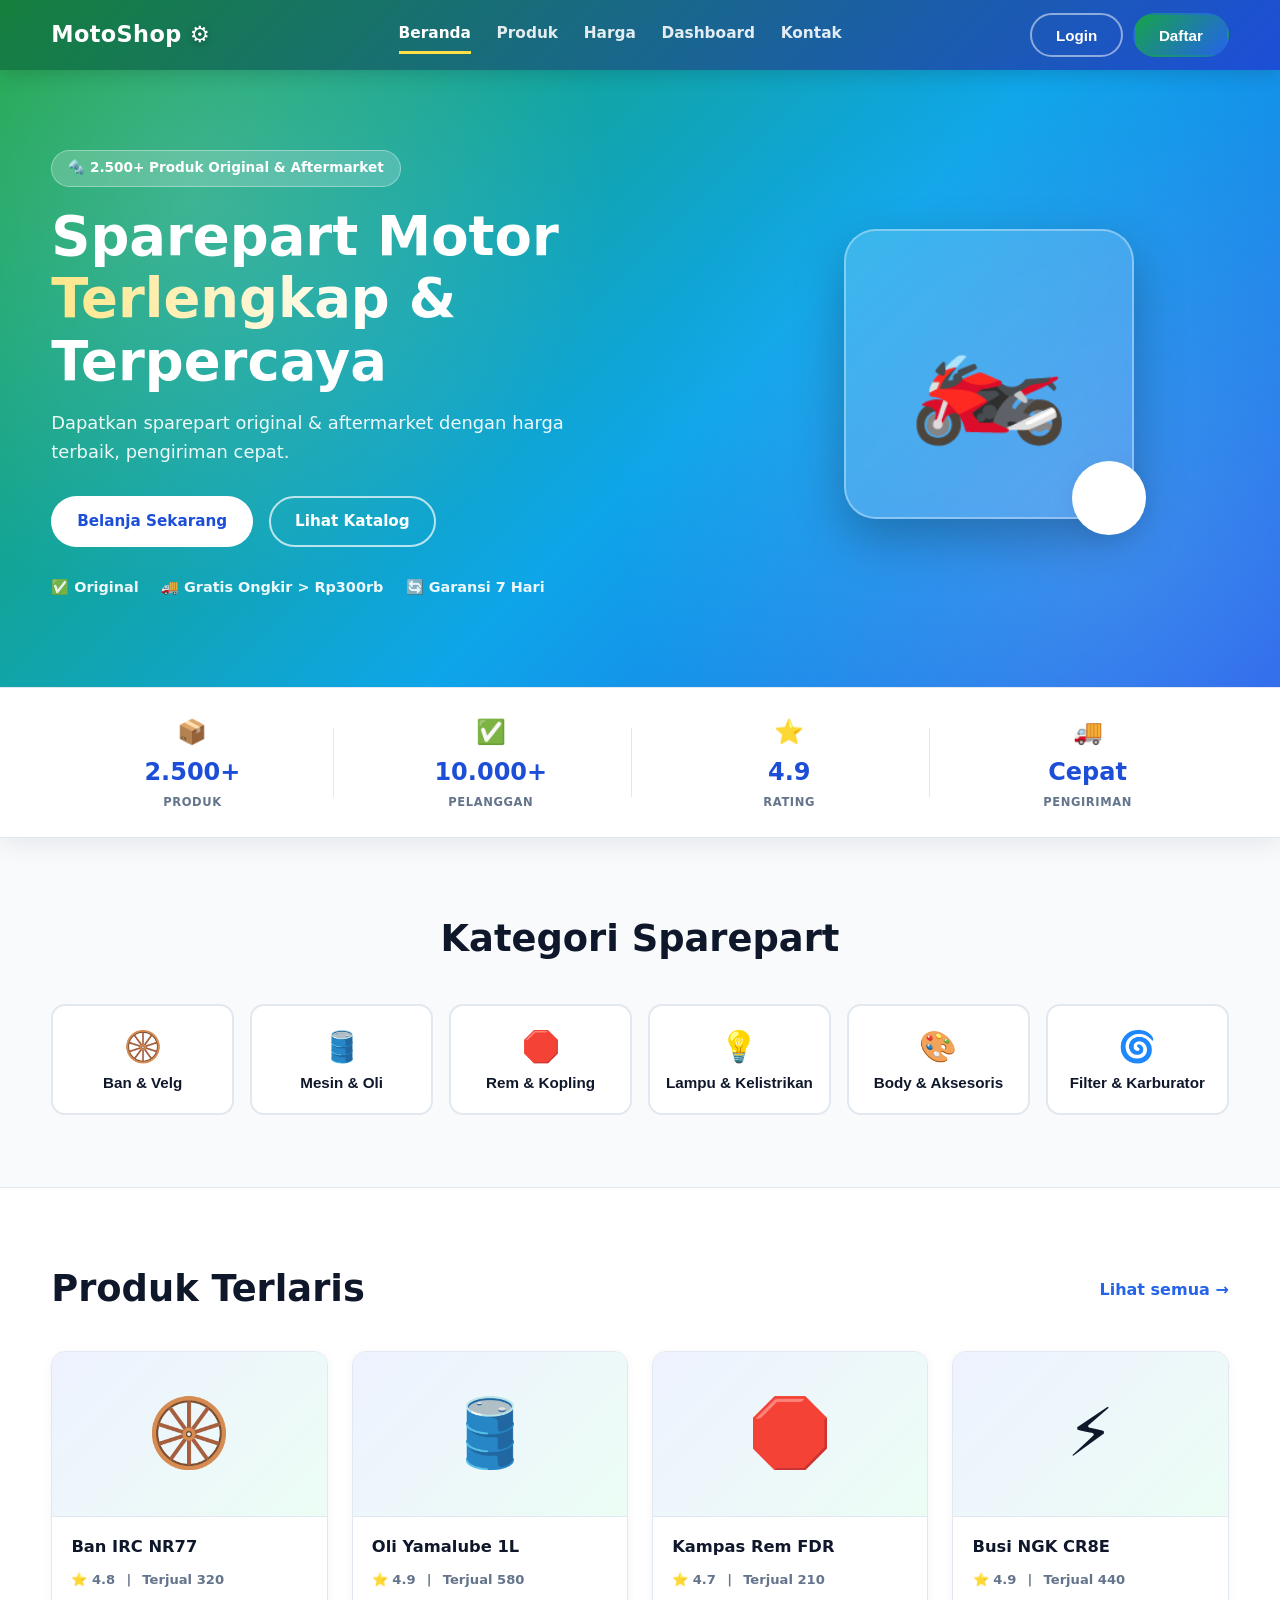
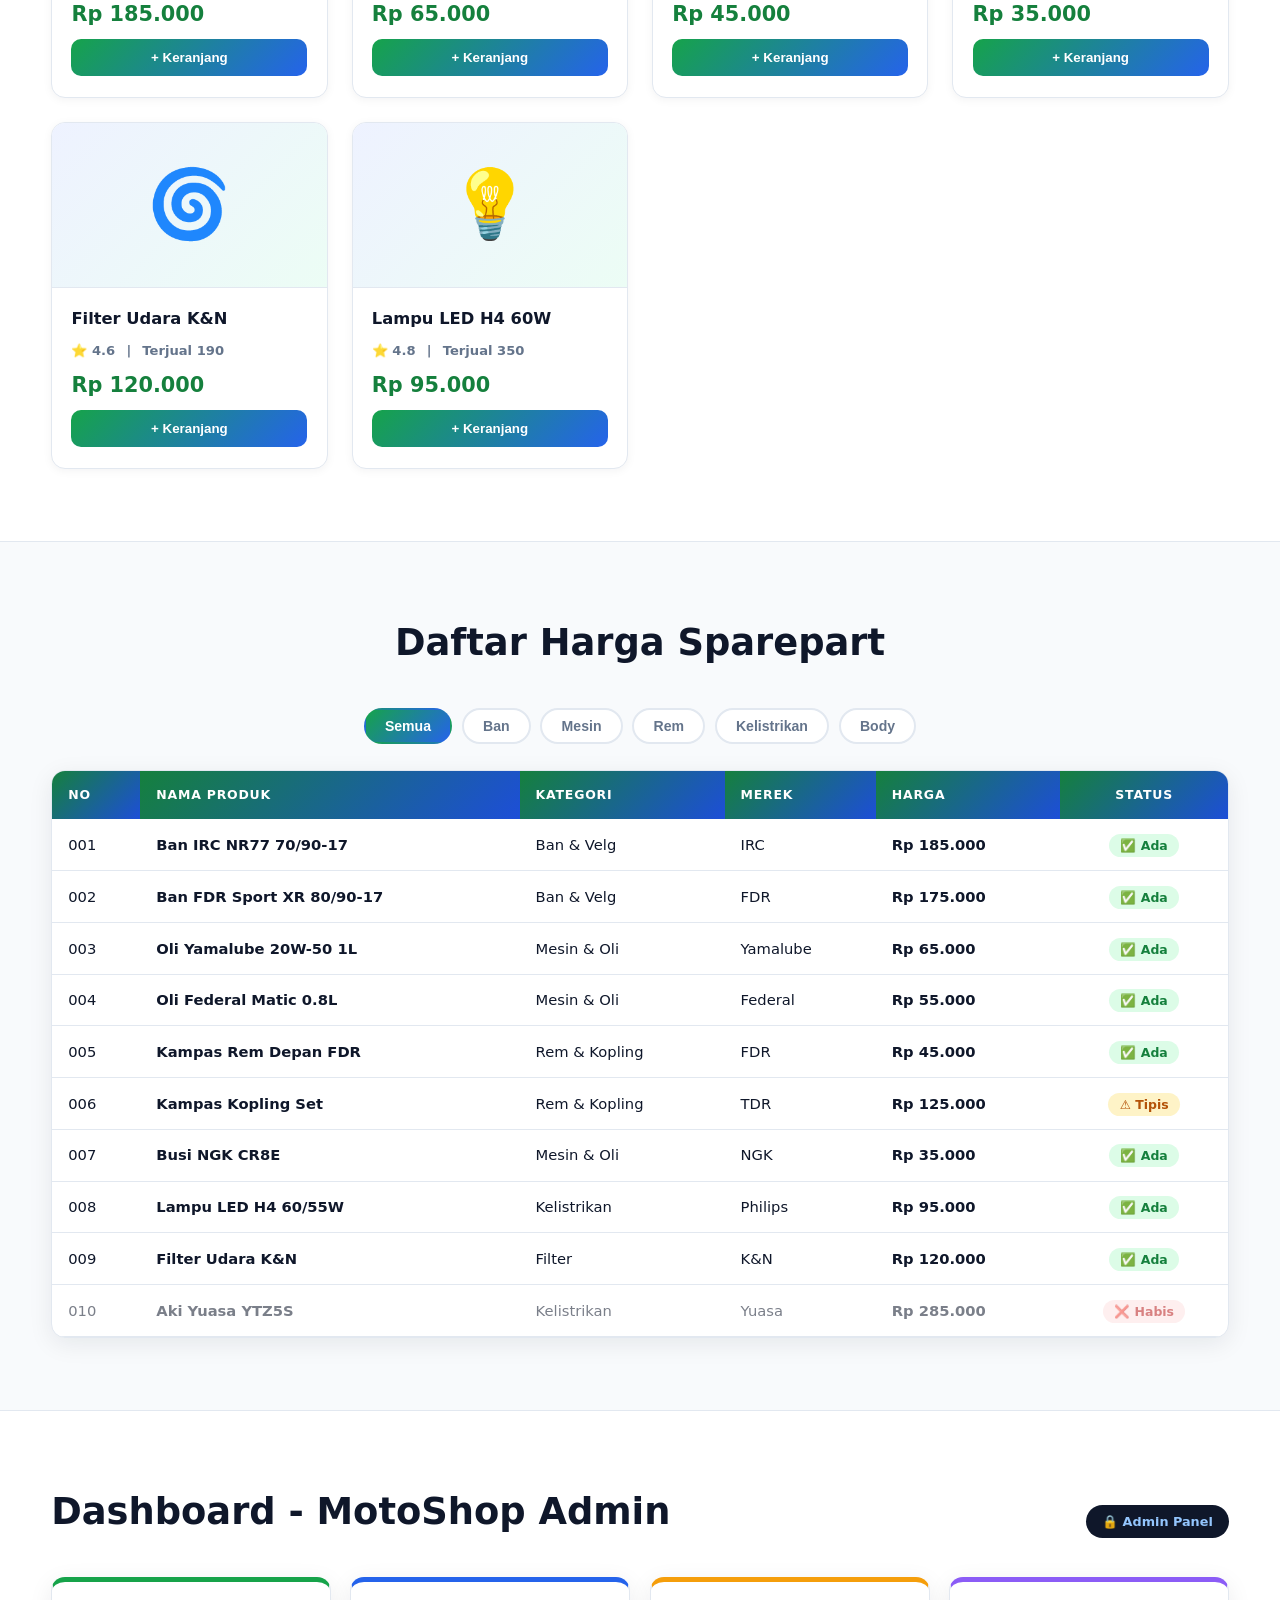
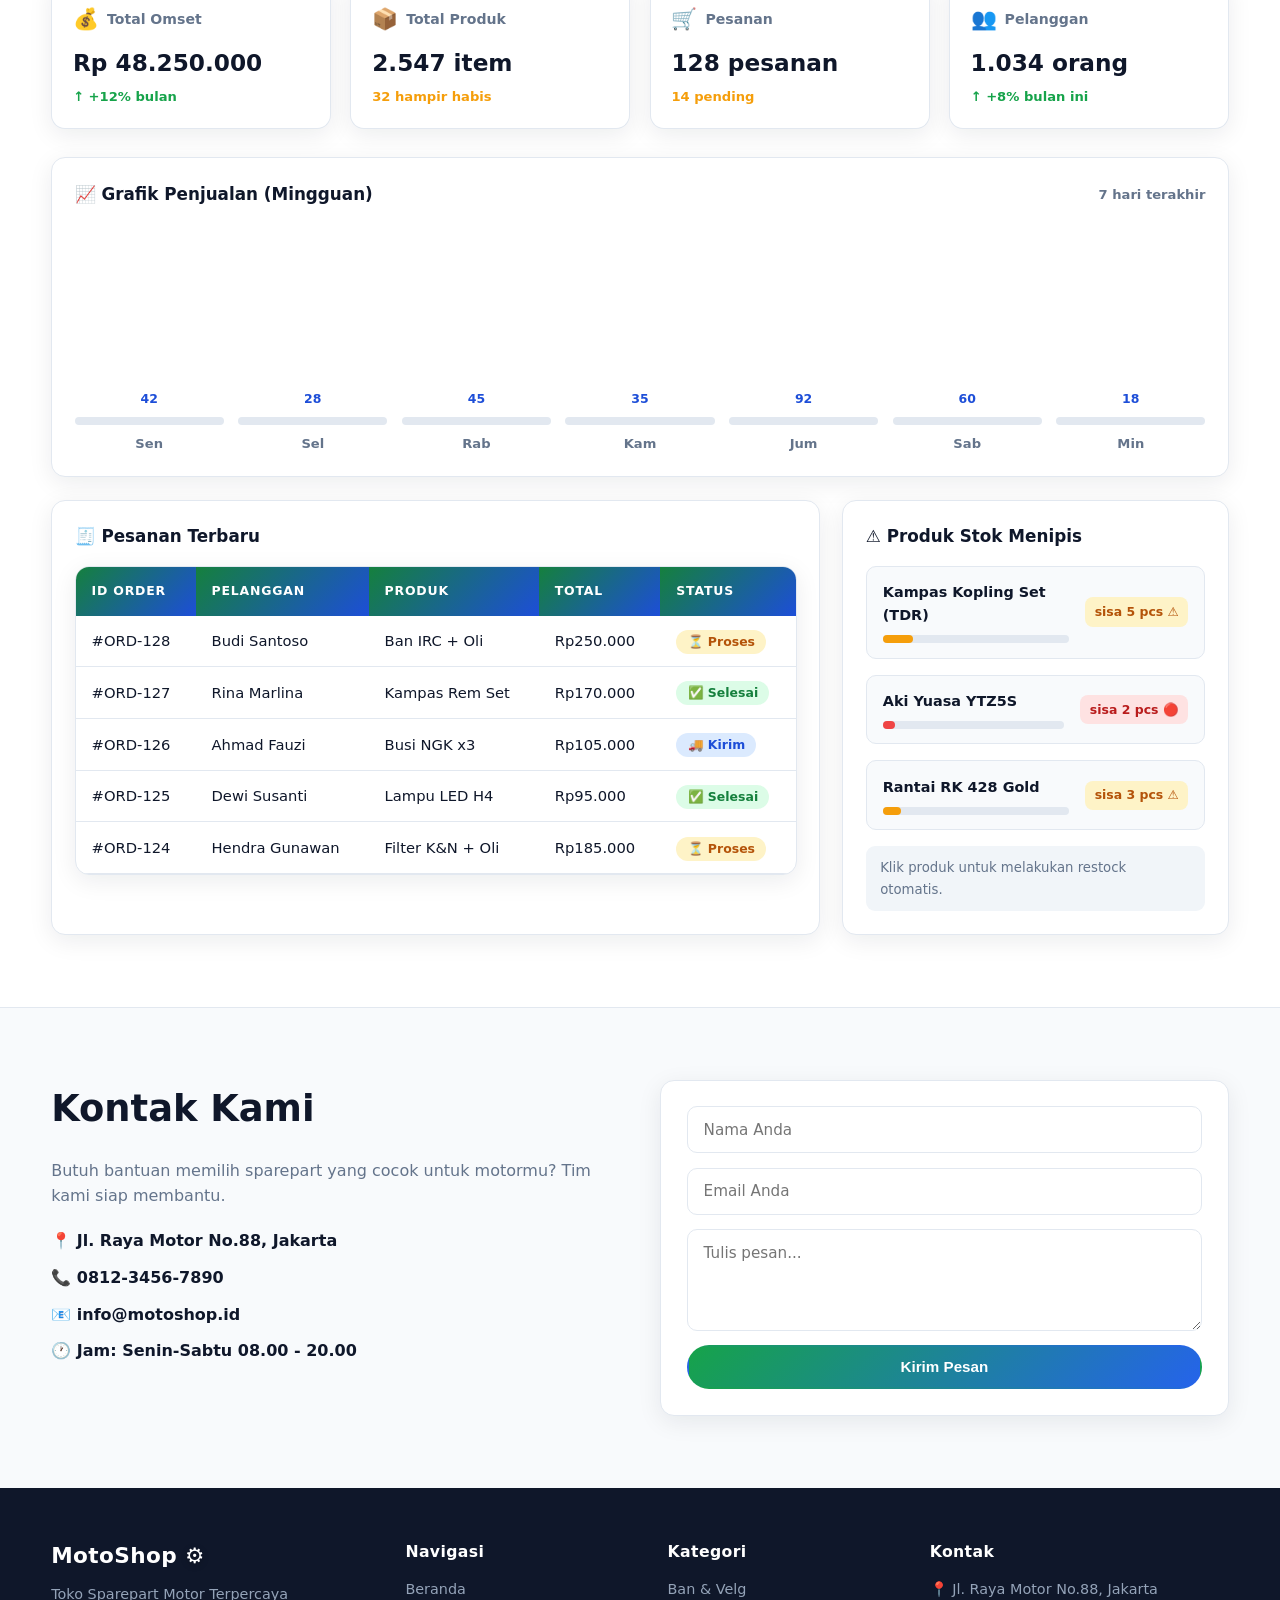
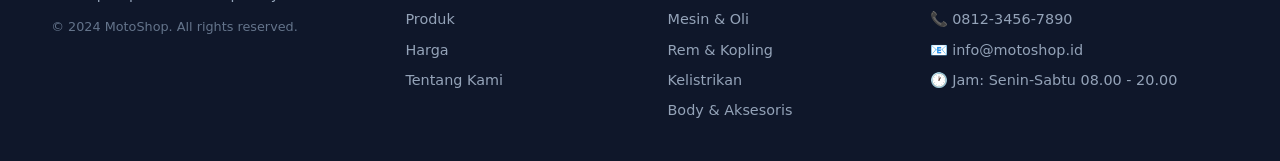
==== index.html @ 26172129 "Initial commit: MotoShop - Website Store Sparepart Motor" ====
<!DOCTYPE html>
<html lang="id">
<head>
<meta charset="UTF-8">
<meta name="viewport" content="width=device-width, initial-scale=1.0">
<title>MotoShop - Sparepart Motor Terlengkap & Terpercaya</title>
<link rel="stylesheet" href="style.css">
</head>
<body>

<!-- ===================== NAVBAR ===================== -->
<header class="navbar">
  <div class="container nav-inner">
    <a href="#beranda" class="logo">MotoShop <span>⚙️</span></a>
    <nav class="nav-menu" id="navMenu">
      <a href="#beranda" class="active">Beranda</a>
      <a href="#produk">Produk</a>
      <a href="#harga">Harga</a>
      <a href="#dashboard">Dashboard</a>
      <a href="#kontak">Kontak</a>
    </nav>
    <div class="nav-actions">
      <button class="btn btn-ghost" type="button">Login</button>
      <button class="btn btn-primary" type="button">Daftar</button>
      <button class="burger" id="burger" aria-label="Menu">☰</button>
    </div>
  </div>
</header>

<!-- ===================== HERO ===================== -->
<section class="hero" id="beranda">
  <div class="container hero-inner">
    <div class="hero-text">
      <span class="badge">🔩 2.500+ Produk Original & Aftermarket</span>
      <h1>Sparepart Motor <span>Terlengkap</span> &amp; Terpercaya</h1>
      <p>Dapatkan sparepart original &amp; aftermarket dengan harga terbaik, pengiriman cepat.</p>
      <div class="hero-btns">
        <a href="#produk" class="btn btn-light">Belanja Sekarang</a>
        <a href="#harga" class="btn btn-outline-light">Lihat Katalog</a>
      </div>
      <div class="hero-trust">
        <span>✅ Original</span>
        <span>🚚 Gratis Ongkir &gt; Rp300rb</span>
        <span>🔄 Garansi 7 Hari</span>
      </div>
    </div>
    <div class="hero-art">
      <div class="hero-card">
        <div class="hero-emoji">🏍️</div>
        <div class="hero-badge">⚙️</div>
      </div>
    </div>
  </div>
</section>

<!-- ===================== STATS BAR ===================== -->
<section class="stats">
  <div class="container stats-grid">
    <div class="stat"><span class="stat-ico">📦</span><strong>2.500+</strong><small>Produk</small></div>
    <div class="stat"><span class="stat-ico">✅</span><strong>10.000+</strong><small>Pelanggan</small></div>
    <div class="stat"><span class="stat-ico">⭐</span><strong>4.9</strong><small>Rating</small></div>
    <div class="stat"><span class="stat-ico">🚚</span><strong>Cepat</strong><small>Pengiriman</small></div>
  </div>
</section>

<!-- ===================== KATEGORI ===================== -->
<section class="section" id="kategori">
  <div class="container">
    <h2 class="section-title">Kategori Sparepart</h2>
    <div class="kategori-grid">
      <button class="kat" data-filter="Ban &amp; Velg"><span>🛞</span>Ban &amp; Velg</button>
      <button class="kat" data-filter="Mesin &amp; Oli"><span>🛢️</span>Mesin &amp; Oli</button>
      <button class="kat" data-filter="Rem &amp; Kopling"><span>🛑</span>Rem &amp; Kopling</button>
      <button class="kat" data-filter="Kelistrikan"><span>💡</span>Lampu &amp; Kelistrikan</button>
      <button class="kat" data-filter="Body &amp; Aksesoris"><span>🎨</span>Body &amp; Aksesoris</button>
      <button class="kat" data-filter="Filter"><span>🌀</span>Filter &amp; Karburator</button>
    </div>
  </div>
</section>

<!-- ===================== PRODUK TERLARIS ===================== -->
<section class="section section-alt" id="produk">
  <div class="container">
    <div class="section-head">
      <h2 class="section-title left">Produk Terlaris</h2>
      <a href="#harga" class="link-more">Lihat semua →</a>
    </div>
    <div class="product-grid" id="productGrid"><!-- diisi JS --></div>
  </div>
</section>

<!-- ===================== HALAMAN HARGA ===================== -->
<section class="section" id="harga">
  <div class="container">
    <h2 class="section-title">Daftar Harga Sparepart</h2>
    <div class="filter-bar" id="filterBar">
      <button class="chip active" data-cat="all">Semua</button>
      <button class="chip" data-cat="Ban &amp; Velg">Ban</button>
      <button class="chip" data-cat="Mesin &amp; Oli">Mesin</button>
      <button class="chip" data-cat="Rem &amp; Kopling">Rem</button>
      <button class="chip" data-cat="Kelistrikan">Kelistrikan</button>
      <button class="chip" data-cat="Body &amp; Aksesoris">Body</button>
    </div>

    <div class="table-wrap">
      <table class="price-table">
        <thead>
          <tr>
            <th>NO</th><th>NAMA PRODUK</th><th>KATEGORI</th>
            <th>MEREK</th><th>HARGA</th><th>STATUS</th>
          </tr>
        </thead>
        <tbody id="priceBody"><!-- diisi JS --></tbody>
      </table>
    </div>
  </div>
</section>

<!-- ===================== DASHBOARD ADMIN ===================== -->
<section class="section section-alt" id="dashboard">
  <div class="container">
    <div class="dash-head">
      <h2 class="section-title left">Dashboard - MotoShop Admin</h2>
      <span class="dash-pill">🔒 Admin Panel</span>
    </div>

    <!-- Kartu ringkasan -->
    <div class="cards-grid">
      <div class="card-kpi k-green">
        <div class="kpi-top"><span class="kpi-ico">💰</span><span class="kpi-label">Total Omset</span></div>
        <div class="kpi-value">Rp 48.250.000</div>
        <div class="kpi-sub up">↑ +12% bulan</div>
      </div>
      <div class="card-kpi k-blue">
        <div class="kpi-top"><span class="kpi-ico">📦</span><span class="kpi-label">Total Produk</span></div>
        <div class="kpi-value">2.547 item</div>
        <div class="kpi-sub warn">32 hampir habis</div>
      </div>
      <div class="card-kpi k-amber">
        <div class="kpi-top"><span class="kpi-ico">🛒</span><span class="kpi-label">Pesanan</span></div>
        <div class="kpi-value">128 pesanan</div>
        <div class="kpi-sub warn">14 pending</div>
      </div>
      <div class="card-kpi k-purple">
        <div class="kpi-top"><span class="kpi-ico">👥</span><span class="kpi-label">Pelanggan</span></div>
        <div class="kpi-value">1.034 orang</div>
        <div class="kpi-sub up">↑ +8% bulan ini</div>
      </div>
    </div>

    <!-- Grafik -->
    <div class="panel">
      <div class="panel-head">
        <h3>📈 Grafik Penjualan (Mingguan)</h3>
        <span class="panel-note">7 hari terakhir</span>
      </div>
      <div class="chart" id="chart"><!-- diisi JS --></div>
    </div>

    <div class="dash-2col">
      <!-- Pesanan terbaru -->
      <div class="panel">
        <div class="panel-head"><h3>🧾 Pesanan Terbaru</h3></div>
        <div class="table-wrap">
          <table class="order-table">
            <thead>
              <tr><th>ID ORDER</th><th>PELANGGAN</th><th>PRODUK</th><th>TOTAL</th><th>STATUS</th></tr>
            </thead>
            <tbody>
              <tr><td>#ORD-128</td><td>Budi Santoso</td><td>Ban IRC + Oli</td><td>Rp250.000</td><td><span class="st st-proses">⏳ Proses</span></td></tr>
              <tr><td>#ORD-127</td><td>Rina Marlina</td><td>Kampas Rem Set</td><td>Rp170.000</td><td><span class="st st-ok">✅ Selesai</span></td></tr>
              <tr><td>#ORD-126</td><td>Ahmad Fauzi</td><td>Busi NGK x3</td><td>Rp105.000</td><td><span class="st st-kirim">🚚 Kirim</span></td></tr>
              <tr><td>#ORD-125</td><td>Dewi Susanti</td><td>Lampu LED H4</td><td>Rp95.000</td><td><span class="st st-ok">✅ Selesai</span></td></tr>
              <tr><td>#ORD-124</td><td>Hendra Gunawan</td><td>Filter K&amp;N + Oli</td><td>Rp185.000</td><td><span class="st st-proses">⏳ Proses</span></td></tr>
            </tbody>
          </table>
        </div>
      </div>

      <!-- Stok menipis -->
      <div class="panel">
        <div class="panel-head"><h3>⚠️ Produk Stok Menipis</h3></div>
        <ul class="stock-list">
          <li>
            <div class="stock-info"><strong>Kampas Kopling Set (TDR)</strong><div class="bar"><i style="width:16%"></i></div></div>
            <span class="stock-tag warn">sisa 5 pcs ⚠️</span>
          </li>
          <li>
            <div class="stock-info"><strong>Aki Yuasa YTZ5S</strong><div class="bar"><i class="danger" style="width:7%"></i></div></div>
            <span class="stock-tag danger">sisa 2 pcs 🔴</span>
          </li>
          <li>
            <div class="stock-info"><strong>Rantai RK 428 Gold</strong><div class="bar"><i style="width:10%"></i></div></div>
            <span class="stock-tag warn">sisa 3 pcs ⚠️</span>
          </li>
        </ul>
        <div class="stock-note">Klik produk untuk melakukan restock otomatis.</div>
      </div>
    </div>
  </div>
</section>

<!-- ===================== KONTAK ===================== -->
<section class="section" id="kontak">
  <div class="container contact-grid">
    <div>
      <h2 class="section-title left">Kontak Kami</h2>
      <p class="muted">Butuh bantuan memilih sparepart yang cocok untuk motormu? Tim kami siap membantu.</p>
      <ul class="contact-list">
        <li>📍 Jl. Raya Motor No.88, Jakarta</li>
        <li>📞 0812-3456-7890</li>
        <li>📧 info@motoshop.id</li>
        <li>🕐 Jam: Senin-Sabtu 08.00 - 20.00</li>
      </ul>
    </div>
    <form class="contact-form" onsubmit="event.preventDefault();this.reset();alert('Pesan terkirim! Terima kasih.');">
      <input type="text" placeholder="Nama Anda" required>
      <input type="email" placeholder="Email Anda" required>
      <textarea rows="4" placeholder="Tulis pesan..." required></textarea>
      <button class="btn btn-primary" type="submit">Kirim Pesan</button>
    </form>
  </div>
</section>

<!-- ===================== FOOTER ===================== -->
<footer class="footer">
  <div class="container footer-grid">
    <div>
      <div class="logo f-logo">MotoShop <span>⚙️</span></div>
      <p>Toko Sparepart Motor Terpercaya</p>
      <small>© 2024 MotoShop. All rights reserved.</small>
    </div>
    <div>
      <h4>Navigasi</h4>
      <a href="#beranda">Beranda</a>
      <a href="#produk">Produk</a>
      <a href="#harga">Harga</a>
      <a href="#kontak">Tentang Kami</a>
    </div>
    <div>
      <h4>Kategori</h4>
      <a href="#kategori">Ban &amp; Velg</a>
      <a href="#kategori">Mesin &amp; Oli</a>
      <a href="#kategori">Rem &amp; Kopling</a>
      <a href="#kategori">Kelistrikan</a>
      <a href="#kategori">Body &amp; Aksesoris</a>
    </div>
    <div>
      <h4>Kontak</h4>
      <p>📍 Jl. Raya Motor No.88, Jakarta</p>
      <p>📞 0812-3456-7890</p>
      <p>📧 info@motoshop.id</p>
      <p>🕐 Jam: Senin-Sabtu 08.00 - 20.00</p>
    </div>
  </div>
</footer>

<div class="toast" id="toast">✅ Ditambahkan ke keranjang</div>

<script src="script.js"></script>
</body>
</html>
---- style.css ----
/* ===================== RESET & BASE ===================== */
*{margin:0;padding:0;box-sizing:border-box}
:root{
  --green:#16a34a;
  --green-d:#15803d;
  --blue:#2563eb;
  --blue-d:#1d4ed8;
  --ink:#0f172a;
  --muted:#64748b;
  --line:#e2e8f0;
  --bg:#f8fafc;
  --amber:#f59e0b;
  --red:#ef4444;
  --purple:#8b5cf6;
  --radius:14px;
  --shadow:0 6px 24px rgba(15,23,42,.08);
}
html{scroll-behavior:smooth}
body{font-family:'Segoe UI',system-ui,-apple-system,sans-serif;background:var(--bg);color:var(--ink);line-height:1.6}
.container{width:min(1180px,92%);margin:0 auto}
a{text-decoration:none;color:inherit}
img{max-width:100%}

/* ===================== BUTTONS ===================== */
.btn{display:inline-block;padding:.72rem 1.5rem;border-radius:999px;font-weight:700;font-size:.95rem;border:2px solid transparent;cursor:pointer;transition:.25s}
.btn-primary{background:linear-gradient(135deg,var(--green),var(--blue));color:#fff}
.btn-primary:hover{transform:translateY(-2px);box-shadow:0 8px 20px rgba(37,99,235,.35)}
.btn-ghost{background:transparent;color:#fff;border-color:rgba(255,255,255,.5)}
.btn-ghost:hover{background:rgba(255,255,255,.15)}
.btn-light{background:#fff;color:var(--blue-d)}
.btn-light:hover{transform:translateY(-2px);box-shadow:0 8px 20px rgba(0,0,0,.2)}
.btn-outline-light{background:transparent;color:#fff;border-color:rgba(255,255,255,.7)}
.btn-outline-light:hover{background:rgba(255,255,255,.18)}

/* ===================== NAVBAR ===================== */
.navbar{position:sticky;top:0;z-index:50;background:linear-gradient(135deg,var(--green-d),var(--blue-d));box-shadow:0 4px 18px rgba(0,0,0,.15)}
.nav-inner{display:flex;align-items:center;justify-content:space-between;height:70px;gap:1rem}
.logo{font-size:1.4rem;font-weight:800;color:#fff;letter-spacing:.4px}
.logo span{filter:drop-shadow(0 2px 3px rgba(0,0,0,.3))}
.nav-menu{display:flex;gap:1.6rem}
.nav-menu a{color:rgba(255,255,255,.88);font-weight:600;font-size:.96rem;padding:.35rem 0;border-bottom:3px solid transparent;transition:.2s}
.nav-menu a:hover,.nav-menu a.active{color:#fff;border-color:#fde047}
.nav-actions{display:flex;align-items:center;gap:.6rem}
.burger{display:none;background:none;border:none;color:#fff;font-size:1.5rem;cursor:pointer}

/* ===================== HERO ===================== */
.hero{background:linear-gradient(135deg,var(--green) 0%,#0ea5e9 55%,var(--blue) 100%);color:#fff;padding:5rem 0 5.5rem;position:relative;overflow:hidden}
.hero::after{content:"";position:absolute;inset:0;background:
  radial-gradient(circle at 15% 20%,rgba(255,255,255,.18),transparent 35%),
  radial-gradient(circle at 85% 75%,rgba(255,255,255,.14),transparent 40%);pointer-events:none}
.hero-inner{display:grid;grid-template-columns:1.15fr .85fr;gap:3rem;align-items:center;position:relative;z-index:1}
.badge{display:inline-block;background:rgba(255,255,255,.2);border:1px solid rgba(255,255,255,.35);padding:.4rem 1rem;border-radius:999px;font-size:.85rem;font-weight:600;margin-bottom:1.2rem}
.hero h1{font-size:clamp(2rem,4.4vw,3.4rem);line-height:1.15;color:#fff;margin-bottom:1rem}
.hero h1 span{background:linear-gradient(90deg,#fde68a,#fff);-webkit-background-clip:text;background-clip:text;color:transparent}
.hero p{font-size:1.12rem;color:rgba(255,255,255,.92);max-width:520px;margin-bottom:1.8rem}
.hero-btns{display:flex;gap:1rem;flex-wrap:wrap;margin-bottom:1.8rem}
.hero-trust{display:flex;gap:1.4rem;flex-wrap:wrap;color:rgba(255,255,255,.92);font-size:.9rem;font-weight:600}
.hero-art{display:flex;justify-content:center}
.hero-card{position:relative;width:290px;height:290px;border-radius:32px;background:rgba(255,255,255,.16);border:2px solid rgba(255,255,255,.35);backdrop-filter:blur(6px);display:flex;align-items:center;justify-content:center;box-shadow:0 20px 50px rgba(0,0,0,.25);animation:float 4s ease-in-out infinite}
.hero-emoji{font-size:8rem}
.hero-badge{position:absolute;bottom:-18px;right:-14px;background:#fff;width:74px;height:74px;border-radius:50%;display:flex;align-items:center;justify-content:center;font-size:2.4rem;box-shadow:var(--shadow)}
@keyframes float{0%,100%{transform:translateY(0)}50%{transform:translateY(-16px)}}

/* ===================== STATS ===================== */
.stats{background:#fff;border-block:1px solid var(--line);box-shadow:var(--shadow)}
.stats-grid{display:grid;grid-template-columns:repeat(4,1fr);gap:1rem;padding:1.6rem 0}
.stat{text-align:center;display:flex;flex-direction:column;gap:.1rem;position:relative}
.stat:not(:last-child)::after{content:"";position:absolute;right:0;top:15%;height:70%;width:1px;background:var(--line)}
.stat-ico{font-size:1.5rem}
.stat strong{font-size:1.5rem;color:var(--blue-d)}
.stat small{color:var(--muted);font-weight:600;text-transform:uppercase;letter-spacing:.6px;font-size:.72rem}

/* ===================== SECTIONS ===================== */
.section{padding:4.5rem 0}
.section-alt{background:#fff;border-block:1px solid var(--line)}
.section-title{text-align:center;font-size:clamp(1.6rem,3vw,2.3rem);font-weight:800;margin-bottom:2.2rem;position:relative}
.section-title.left{text-align:left;margin-bottom:1.2rem}
.section-head,.dash-head{display:flex;align-items:center;justify-content:space-between;gap:1rem;flex-wrap:wrap;margin-bottom:.4rem}
.section-head .section-title{margin-bottom:1.6rem}
.link-more{color:var(--blue);font-weight:700;margin-bottom:1.6rem}
.muted{color:var(--muted)}

/* ===================== KATEGORI ===================== */
.kategori-grid{display:grid;grid-template-columns:repeat(auto-fit,minmax(170px,1fr));gap:1rem}
.kat{background:#fff;border:2px solid var(--line);border-radius:var(--radius);padding:1.4rem .8rem;cursor:pointer;font-size:.95rem;font-weight:700;color:var(--ink);display:flex;flex-direction:column;align-items:center;gap:.55rem;transition:.22s}
.kat span{font-size:1.9rem}
.kat:hover{border-color:var(--green);transform:translateY(-5px);box-shadow:var(--shadow);color:var(--green-d)}

/* ===================== PRODUK ===================== */
.product-grid{display:grid;grid-template-columns:repeat(auto-fit,minmax(255px,1fr));gap:1.5rem}
.product-card{background:#fff;border:1px solid var(--line);border-radius:var(--radius);overflow:hidden;display:flex;flex-direction:column;transition:.25s;box-shadow:0 2px 10px rgba(15,23,42,.05)}
.product-card:hover{transform:translateY(-6px);box-shadow:0 14px 30px rgba(15,23,42,.14);border-color:#cbd5e1}
.p-img{height:165px;display:flex;align-items:center;justify-content:center;font-size:4.2rem;background:linear-gradient(135deg,#eef2ff,#ecfdf5);border-bottom:1px solid var(--line)}
.p-body{padding:1.1rem 1.2rem 1.3rem;display:flex;flex-direction:column;gap:.5rem;flex:1}
.p-name{font-weight:700;font-size:1.02rem}
.p-meta{display:flex;gap:.7rem;flex-wrap:wrap;font-size:.82rem;color:var(--muted);font-weight:600}
.p-price{font-size:1.3rem;font-weight:800;color:var(--green-d);margin-top:auto}
.p-cart{width:100%;border:none;background:linear-gradient(135deg,var(--green),var(--blue));color:#fff;padding:.7rem;border-radius:10px;font-weight:700;cursor:pointer;transition:.2s}
.p-cart:hover{filter:brightness(1.08);transform:translateY(-2px)}

/* ===================== TABEL HARGA ===================== */
.filter-bar{display:flex;gap:.6rem;flex-wrap:wrap;justify-content:center;margin-bottom:1.6rem}
.chip{background:#fff;border:2px solid var(--line);padding:.5rem 1.2rem;border-radius:999px;font-weight:700;font-size:.88rem;cursor:pointer;transition:.2s;color:var(--muted)}
.chip:hover{border-color:var(--blue);color:var(--blue)}
.chip.active{background:linear-gradient(135deg,var(--green),var(--blue));border-color:transparent;color:#fff}
.table-wrap{overflow-x:auto;background:#fff;border:1px solid var(--line);border-radius:var(--radius);box-shadow:var(--shadow)}
.price-table,.order-table{width:100%;border-collapse:collapse;min-width:720px}
.price-table th,.order-table th{background:linear-gradient(135deg,var(--green-d),var(--blue-d));color:#fff;padding:.9rem 1rem;text-align:left;font-size:.78rem;letter-spacing:.8px;white-space:nowrap}
.price-table td,.order-table td{padding:.85rem 1rem;border-bottom:1px solid var(--line);font-size:.92rem}
.price-table tbody tr:hover,.order-table tbody tr:hover{background:#f1f5f9}
.price-table td:last-child,.price-table th:last-child{text-align:center}
.badge-status{padding:.25rem .7rem;border-radius:999px;font-size:.78rem;font-weight:700;white-space:nowrap}
.st-ada{background:#dcfce7;color:#15803d}
.st-tapis{background:#fef3c7;color:#b45309}
.st-habis{background:#fee2e2;color:#b91c1c}
.no-stock{opacity:.55}

/* ===================== DASHBOARD ===================== */
.dash-pill{background:#0f172a;color:#93c5fd;padding:.4rem 1rem;border-radius:999px;font-size:.8rem;font-weight:700}
.cards-grid{display:grid;grid-template-columns:repeat(auto-fit,minmax(210px,1fr));gap:1.2rem;margin:1rem 0 1.8rem}
.card-kpi{background:#fff;border-radius:var(--radius);padding:1.3rem;border:1px solid var(--line);border-top:5px solid;box-shadow:var(--shadow);transition:.22s}
.card-kpi:hover{transform:translateY(-5px)}
.k-green{border-top-color:var(--green)} .k-blue{border-top-color:var(--blue)}
.k-amber{border-top-color:var(--amber)} .k-purple{border-top-color:var(--purple)}
.kpi-top{display:flex;align-items:center;gap:.5rem;margin-bottom:.5rem}
.kpi-ico{font-size:1.3rem}
.kpi-label{color:var(--muted);font-weight:700;font-size:.88rem}
.kpi-value{font-size:1.45rem;font-weight:800;margin-bottom:.3rem}
.kpi-sub{font-size:.82rem;font-weight:700}
.kpi-sub.up{color:var(--green)} .kpi-sub.warn{color:var(--amber)}

.panel{background:#fff;border:1px solid var(--line);border-radius:var(--radius);padding:1.4rem;box-shadow:var(--shadow);margin-bottom:1.4rem}
.panel-head{display:flex;align-items:center;justify-content:space-between;gap:1rem;margin-bottom:1rem;flex-wrap:wrap}
.panel-head h3{font-size:1.05rem}
.panel-note{font-size:.82rem;color:var(--muted);font-weight:600}
.dash-2col{display:grid;grid-template-columns:1.6fr 1fr;gap:1.4rem}
.dash-2col .panel{margin-bottom:0}

/* Grafik */
.chart{display:grid;grid-template-columns:repeat(7,1fr);gap:.9rem;align-items:end;height:230px;padding-top:.6rem}
.bar-col{display:flex;flex-direction:column;align-items:center;justify-content:flex-end;height:100%;gap:.5rem}
.bar-val{font-size:.78rem;font-weight:800;color:var(--blue-d)}
.bar{width:100%;max-width:56px;border-radius:8px 8px 0 0;background:linear-gradient(180deg,var(--blue),var(--green));height:var(--h);transition:height .7s cubic-bezier(.2,.8,.2,1);position:relative;cursor:pointer}
.bar:hover{filter:brightness(1.12)}
.bar-label{font-size:.82rem;font-weight:700;color:var(--muted)}

/* Status order */
.st{padding:.28rem .7rem;border-radius:999px;font-size:.78rem;font-weight:700;white-space:nowrap}
.st-proses{background:#fef3c7;color:#b45309}
.st-ok{background:#dcfce7;color:#15803d}
.st-kirim{background:#dbeafe;color:#1d4ed8}

/* Stok */
.stock-list{list-style:none;display:flex;flex-direction:column;gap:1rem}
.stock-list li{display:flex;align-items:center;justify-content:space-between;gap:1rem;background:#f8fafc;border:1px solid var(--line);border-radius:10px;padding:.9rem 1rem}
.stock-info{flex:1}
.stock-info strong{font-size:.9rem;display:block;margin-bottom:.5rem}
.bar{height:8px;border-radius:99px;background:#e2e8f0;max-width:none}
.bar i{display:block;height:100%;border-radius:99px;background:var(--amber)}
.bar i.danger{background:var(--red)}
.stock-tag{font-size:.78rem;font-weight:800;white-space:nowrap;padding:.3rem .6rem;border-radius:8px}
.stock-tag.warn{background:#fef3c7;color:#b45309}
.stock-tag.danger{background:#fee2e2;color:#b91c1c}
.stock-note{margin-top:1rem;font-size:.83rem;color:var(--muted);background:#f1f5f9;padding:.7rem .9rem;border-radius:9px}

/* ===================== KONTAK ===================== */
.contact-grid{display:grid;grid-template-columns:1fr 1fr;gap:2.5rem;align-items:start}
.contact-list{list-style:none;display:flex;flex-direction:column;gap:.7rem;margin-top:1.2rem;font-weight:600}
.contact-form{background:#fff;border:1px solid var(--line);border-radius:var(--radius);padding:1.6rem;box-shadow:var(--shadow);display:flex;flex-direction:column;gap:.9rem}
.contact-form input,.contact-form textarea{border:1.5px solid var(--line);border-radius:10px;padding:.85rem 1rem;font-size:.95rem;font-family:inherit;outline:none;transition:.2s}
.contact-form input:focus,.contact-form textarea:focus{border-color:var(--blue);box-shadow:0 0 0 3px rgba(37,99,235,.15)}

/* ===================== FOOTER ===================== */
.footer{background:#0f172a;color:#cbd5e1;padding:3.2rem 0 2rem}
.footer-grid{display:grid;grid-template-columns:1.4fr 1fr 1fr 1.3fr;gap:2rem}
.f-logo{font-size:1.35rem;margin-bottom:.6rem;display:block}
.footer h4{color:#fff;margin-bottom:.9rem;font-size:.98rem;letter-spacing:.4px}
.footer a,.footer p{display:block;color:#94a3b8;font-size:.9rem;margin-bottom:.45rem;transition:.2s}
.footer a:hover{color:#4ade80;transform:translateX(3px)}
.footer small{color:#64748b;font-size:.8rem}

/* ===================== TOAST ===================== */
.toast{position:fixed;bottom:24px;left:50%;transform:translateX(-50%) translateY(90px);background:#0f172a;color:#fff;padding:.85rem 1.5rem;border-radius:999px;font-weight:700;font-size:.9rem;opacity:0;pointer-events:none;transition:.35s;z-index:100;box-shadow:0 10px 30px rgba(0,0,0,.35)}
.toast.show{opacity:1;transform:translateX(-50%) translateY(0)}

/* ===================== RESPONSIVE ===================== */
@media(max-width:900px){
  .hero-inner{grid-template-columns:1fr;text-align:center}
  .hero p,.hero-btns,.hero-trust{margin-inline:auto;justify-content:center}
  .hero-art{display:none}
  .dash-2col,.contact-grid{grid-template-columns:1fr}
  .footer-grid{grid-template-columns:1fr 1fr}
  .section-head .section-title,.dash-head .section-title{text-align:left}
}
@media(max-width:720px){
  .nav-menu{position:fixed;top:70px;left:0;right:0;background:linear-gradient(135deg,var(--green-d),var(--blue-d));flex-direction:column;gap:0;padding:.5rem 0;transform:translateY(-140%);transition:.3s;box-shadow:0 10px 20px rgba(0,0,0,.2)}
  .nav-menu.open{transform:translateY(0)}
  .nav-menu a{padding:.9rem 6%;border-bottom:none;border-left:4px solid transparent}
  .nav-menu a.active,.nav-menu a:hover{border-left-color:#fde68a;background:rgba(255,255,255,.08)}
  .burger{display:block}
  .stats-grid{grid-template-columns:repeat(2,1fr);gap:1.4rem}
  .stat:nth-child(2)::after{display:none}
  .chart{gap:.4rem;height:190px}
  .bar-val{font-size:.66rem}
  .bar-label{font-size:.7rem}
}
.burger{display:none;background:transparent;border:none;color:#fff;font-size:1.5rem;cursor:pointer}
@media(min-width:721px){.burger{display:none!important}}
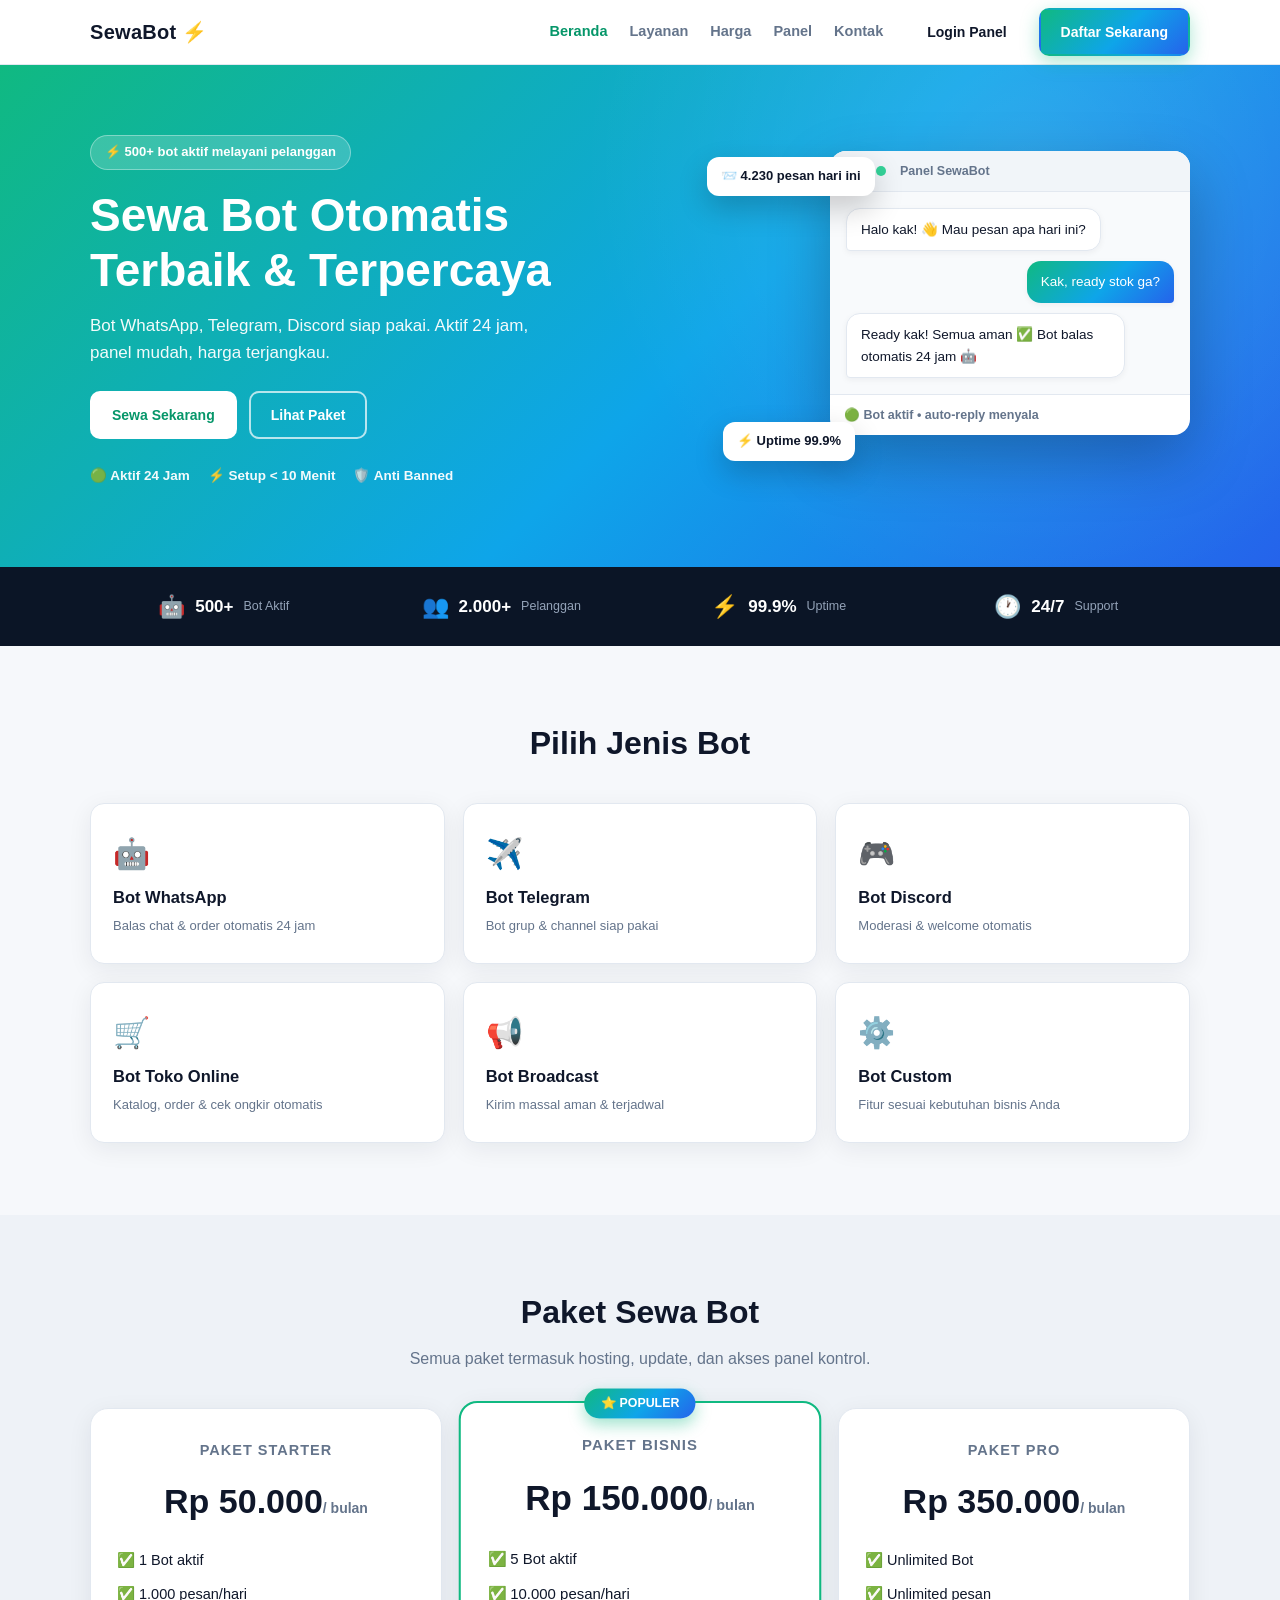
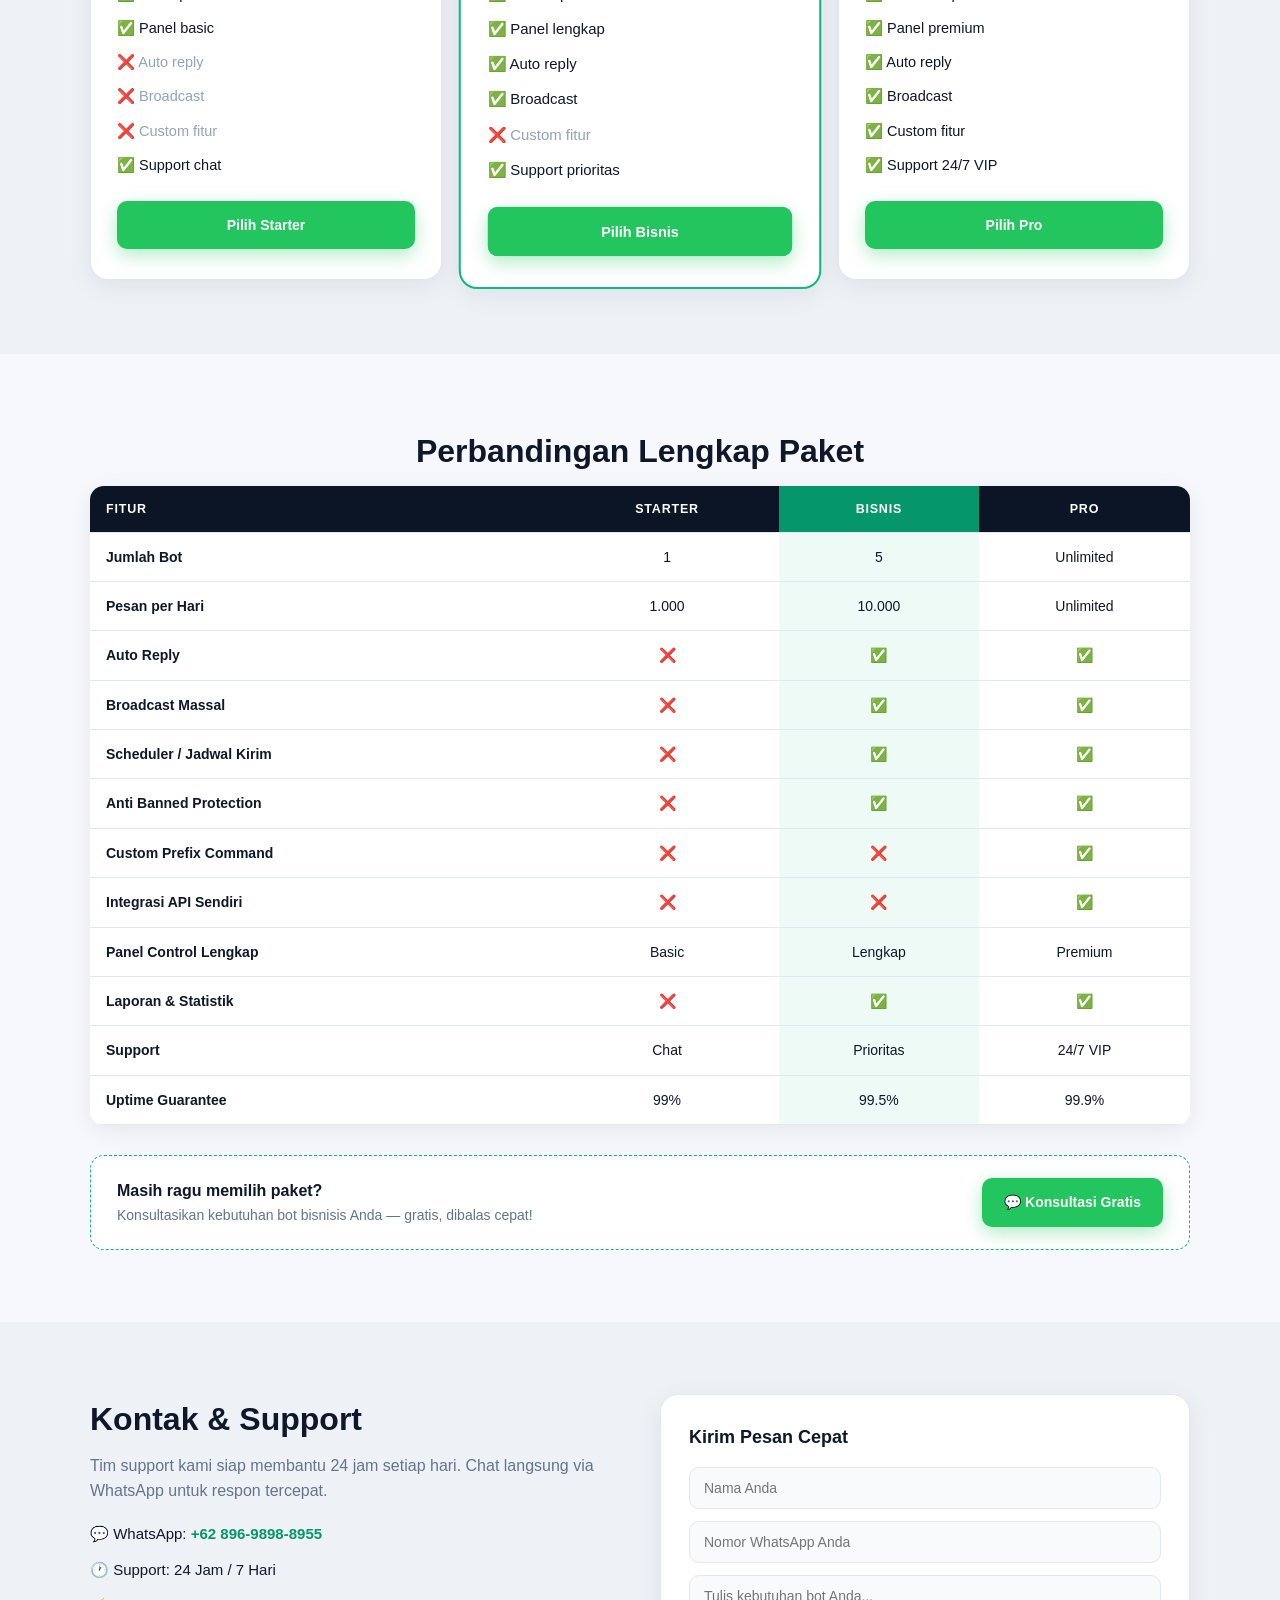
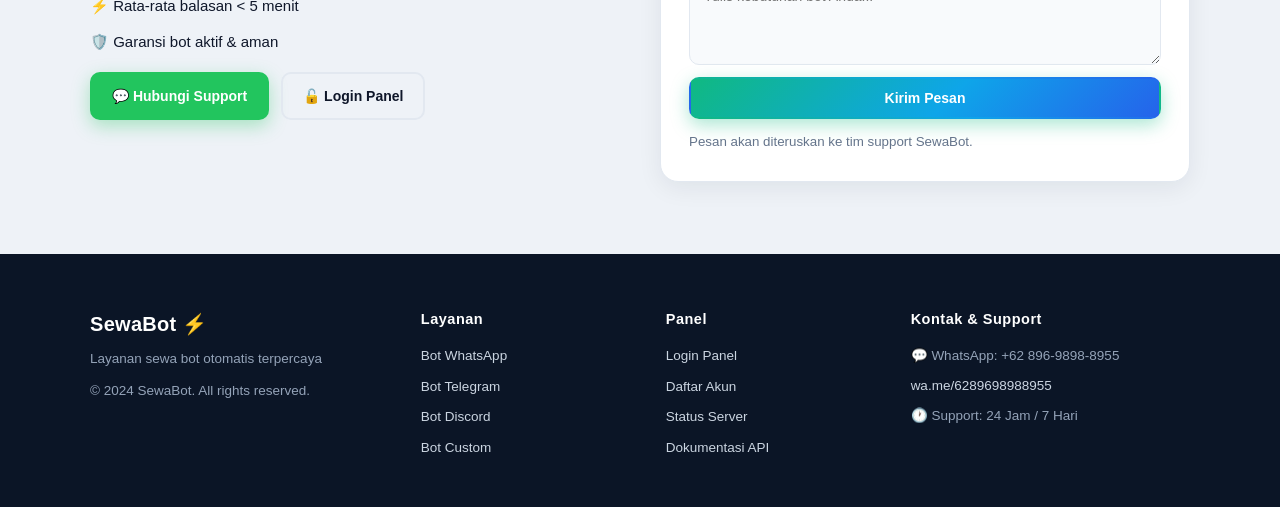
==== commit 64ffdcc4: "Redesign: ganti MotoShop menjadi SewaBot Panel - layanan sewa bot otomatis - Landing page: hero, sta" ====
--- a/index.html
+++ b/index.html
@@ -3,7 +3,8 @@
 <head>
 <meta charset="UTF-8">
 <meta name="viewport" content="width=device-width, initial-scale=1.0">
-<title>MotoShop - Sparepart Motor Terlengkap & Terpercaya</title>
+<title>SewaBot - Sewa Bot Otomatis WhatsApp, Telegram & Discord</title>
+<meta name="description" content="Layanan sewa bot otomatis WhatsApp, Telegram, Discord. Aktif 24 jam, panel mudah, harga terjangkau.">
 <link rel="stylesheet" href="style.css">
 </head>
 <body>
@@ -11,17 +12,17 @@
 <!-- ===================== NAVBAR ===================== -->
 <header class="navbar">
   <div class="container nav-inner">
-    <a href="#beranda" class="logo">MotoShop <span>⚙️</span></a>
+    <a href="index.html" class="logo">SewaBot <span>⚡</span></a>
     <nav class="nav-menu" id="navMenu">
       <a href="#beranda" class="active">Beranda</a>
-      <a href="#produk">Produk</a>
+      <a href="#layanan">Layanan</a>
       <a href="#harga">Harga</a>
-      <a href="#dashboard">Dashboard</a>
+      <a href="panel.html">Panel</a>
       <a href="#kontak">Kontak</a>
     </nav>
     <div class="nav-actions">
-      <button class="btn btn-ghost" type="button">Login</button>
-      <button class="btn btn-primary" type="button">Daftar</button>
+      <a class="btn btn-ghost" href="panel.html">Login Panel</a>
+      <a class="btn btn-primary" href="https://wa.me/6289698988955?text=Halo,%20saya%20mau%20daftar%20akun%20SewaBot.%20Bisa%20dibantu?" target="_blank" rel="noopener">Daftar Sekarang</a>
       <button class="burger" id="burger" aria-label="Menu">☰</button>
     </div>
   </div>
@@ -31,24 +32,31 @@
 <section class="hero" id="beranda">
   <div class="container hero-inner">
     <div class="hero-text">
-      <span class="badge">🔩 2.500+ Produk Original & Aftermarket</span>
-      <h1>Sparepart Motor <span>Terlengkap</span> &amp; Terpercaya</h1>
-      <p>Dapatkan sparepart original &amp; aftermarket dengan harga terbaik, pengiriman cepat.</p>
+      <span class="badge">⚡ 500+ bot aktif melayani pelanggan</span>
+      <h1>Sewa Bot Otomatis <span>Terbaik &amp; Terpercaya</span></h1>
+      <p>Bot WhatsApp, Telegram, Discord siap pakai. Aktif 24 jam, panel mudah, harga terjangkau.</p>
       <div class="hero-btns">
-        <a href="#produk" class="btn btn-light">Belanja Sekarang</a>
-        <a href="#harga" class="btn btn-outline-light">Lihat Katalog</a>
+        <a class="btn btn-light" href="https://wa.me/6289698988955?text=Halo,%20saya%20mau%20sewa%20bot.%20Bisa%20dibantu?" target="_blank" rel="noopener">Sewa Sekarang</a>
+        <a class="btn btn-outline-light" href="#harga">Lihat Paket</a>
       </div>
       <div class="hero-trust">
-        <span>✅ Original</span>
-        <span>🚚 Gratis Ongkir &gt; Rp300rb</span>
-        <span>🔄 Garansi 7 Hari</span>
-      </div>
-    </div>
-    <div class="hero-art">
-      <div class="hero-card">
-        <div class="hero-emoji">🏍️</div>
-        <div class="hero-badge">⚙️</div>
-      </div>
+        <span>🟢 Aktif 24 Jam</span>
+        <span>⚡ Setup &lt; 10 Menit</span>
+        <span>🛡️ Anti Banned</span>
+      </div>
+    </div>
+    <div class="hero-art" aria-hidden="true">
+      <div class="bot-card">
+        <div class="bot-card-head"><span class="dot r"></span><span class="dot y"></span><span class="dot g"></span><em>Panel SewaBot</em></div>
+        <div class="chat">
+          <div class="bubble in">Halo kak! 👋 Mau pesan apa hari ini?</div>
+          <div class="bubble out">Kak, ready stok ga?</div>
+          <div class="bubble in">Ready kak! Semua aman ✅ Bot balas otomatis 24 jam 🤖</div>
+        </div>
+        <div class="bot-card-foot">🟢 Bot aktif • auto-reply menyala</div>
+      </div>
+      <div class="float-chip chip-1">📨 4.230 pesan hari ini</div>
+      <div class="float-chip chip-2">⚡ Uptime 99.9%</div>
     </div>
   </div>
 </section>
@@ -56,168 +64,160 @@
 <!-- ===================== STATS BAR ===================== -->
 <section class="stats">
   <div class="container stats-grid">
-    <div class="stat"><span class="stat-ico">📦</span><strong>2.500+</strong><small>Produk</small></div>
-    <div class="stat"><span class="stat-ico">✅</span><strong>10.000+</strong><small>Pelanggan</small></div>
-    <div class="stat"><span class="stat-ico">⭐</span><strong>4.9</strong><small>Rating</small></div>
-    <div class="stat"><span class="stat-ico">🚚</span><strong>Cepat</strong><small>Pengiriman</small></div>
-  </div>
-</section>
-
-<!-- ===================== KATEGORI ===================== -->
-<section class="section" id="kategori">
+    <div class="stat"><span class="stat-ico">🤖</span><strong>500+</strong><small>Bot Aktif</small></div>
+    <div class="stat"><span class="stat-ico">👥</span><strong>2.000+</strong><small>Pelanggan</small></div>
+    <div class="stat"><span class="stat-ico">⚡</span><strong>99.9%</strong><small>Uptime</small></div>
+    <div class="stat"><span class="stat-ico">🕐</span><strong>24/7</strong><small>Support</small></div>
+  </div>
+</section>
+
+<!-- ===================== KATEGORI LAYANAN ===================== -->
+<section class="section" id="layanan">
   <div class="container">
-    <h2 class="section-title">Kategori Sparepart</h2>
-    <div class="kategori-grid">
-      <button class="kat" data-filter="Ban &amp; Velg"><span>🛞</span>Ban &amp; Velg</button>
-      <button class="kat" data-filter="Mesin &amp; Oli"><span>🛢️</span>Mesin &amp; Oli</button>
-      <button class="kat" data-filter="Rem &amp; Kopling"><span>🛑</span>Rem &amp; Kopling</button>
-      <button class="kat" data-filter="Kelistrikan"><span>💡</span>Lampu &amp; Kelistrikan</button>
-      <button class="kat" data-filter="Body &amp; Aksesoris"><span>🎨</span>Body &amp; Aksesoris</button>
-      <button class="kat" data-filter="Filter"><span>🌀</span>Filter &amp; Karburator</button>
-    </div>
-  </div>
-</section>
-
-<!-- ===================== PRODUK TERLARIS ===================== -->
-<section class="section section-alt" id="produk">
+    <h2 class="section-title">Pilih Jenis Bot</h2>
+    <div class="kat-grid">
+      <a class="kat" href="https://wa.me/6289698988955?text=Halo,%20saya%20mau%20sewa%20bot.%20Bisa%20dibantu?" target="_blank" rel="noopener">
+        <span class="kat-ico">🤖</span><strong>Bot WhatsApp</strong><small>Balas chat &amp; order otomatis 24 jam</small>
+      </a>
+      <a class="kat" href="https://wa.me/6289698988955?text=Halo,%20saya%20mau%20sewa%20bot.%20Bisa%20dibantu?" target="_blank" rel="noopener">
+        <span class="kat-ico">✈️</span><strong>Bot Telegram</strong><small>Bot grup &amp; channel siap pakai</small>
+      </a>
+      <a class="kat" href="https://wa.me/6289698988955?text=Halo,%20saya%20mau%20sewa%20bot.%20Bisa%20dibantu?" target="_blank" rel="noopener">
+        <span class="kat-ico">🎮</span><strong>Bot Discord</strong><small>Moderasi &amp; welcome otomatis</small>
+      </a>
+      <a class="kat" href="https://wa.me/6289698988955?text=Halo,%20saya%20mau%20sewa%20bot.%20Bisa%20dibantu?" target="_blank" rel="noopener">
+        <span class="kat-ico">🛒</span><strong>Bot Toko Online</strong><small>Katalog, order &amp; cek ongkir otomatis</small>
+      </a>
+      <a class="kat" href="https://wa.me/6289698988955?text=Halo,%20saya%20mau%20sewa%20bot.%20Bisa%20dibantu?" target="_blank" rel="noopener">
+        <span class="kat-ico">📢</span><strong>Bot Broadcast</strong><small>Kirim massal aman &amp; terjadwal</small>
+      </a>
+      <a class="kat" href="https://wa.me/6289698988955?text=Halo,%20saya%20mau%20sewa%20bot.%20Bisa%20dibantu?" target="_blank" rel="noopener">
+        <span class="kat-ico">⚙️</span><strong>Bot Custom</strong><small>Fitur sesuai kebutuhan bisnis Anda</small>
+      </a>
+    </div>
+  </div>
+</section>
+
+<!-- ===================== PAKET / HARGA ===================== -->
+<section class="section section-alt" id="harga">
   <div class="container">
-    <div class="section-head">
-      <h2 class="section-title left">Produk Terlaris</h2>
-      <a href="#harga" class="link-more">Lihat semua →</a>
-    </div>
-    <div class="product-grid" id="productGrid"><!-- diisi JS --></div>
-  </div>
-</section>
-
-<!-- ===================== HALAMAN HARGA ===================== -->
-<section class="section" id="harga">
+    <h2 class="section-title">Paket Sewa Bot</h2>
+    <p class="section-sub">Semua paket termasuk hosting, update, dan akses panel kontrol.</p>
+
+    <div class="price-grid">
+      <!-- STARTER -->
+      <div class="price-card">
+        <div class="price-head">PAKET STARTER</div>
+        <div class="price-amount">Rp 50.000<small>/ bulan</small></div>
+        <ul class="price-features">
+          <li>✅ 1 Bot aktif</li>
+          <li>✅ 1.000 pesan/hari</li>
+          <li>✅ Panel basic</li>
+          <li class="f-no">❌ Auto reply</li>
+          <li class="f-no">❌ Broadcast</li>
+          <li class="f-no">❌ Custom fitur</li>
+          <li>✅ Support chat</li>
+        </ul>
+        <a class="btn btn-wa full" href="https://wa.me/6289698988955?text=Halo,%20saya%20mau%20sewa%20Bot%20Paket%20Starter.%20Bisa%20dibantu?" target="_blank" rel="noopener">Pilih Starter</a>
+      </div>
+
+      <!-- BISNIS -->
+      <div class="price-card popular">
+        <span class="pop-badge">⭐ POPULER</span>
+        <div class="price-head">PAKET BISNIS</div>
+        <div class="price-amount">Rp 150.000<small>/ bulan</small></div>
+        <ul class="price-features">
+          <li>✅ 5 Bot aktif</li>
+          <li>✅ 10.000 pesan/hari</li>
+          <li>✅ Panel lengkap</li>
+          <li>✅ Auto reply</li>
+          <li>✅ Broadcast</li>
+          <li class="f-no">❌ Custom fitur</li>
+          <li>✅ Support prioritas</li>
+        </ul>
+        <a class="btn btn-wa full" href="https://wa.me/6289698988955?text=Halo,%20saya%20mau%20sewa%20Bot%20Paket%20Bisnis.%20Bisa%20dibantu?" target="_blank" rel="noopener">Pilih Bisnis</a>
+      </div>
+
+      <!-- PRO -->
+      <div class="price-card">
+        <div class="price-head">PAKET PRO</div>
+        <div class="price-amount">Rp 350.000<small>/ bulan</small></div>
+        <ul class="price-features">
+          <li>✅ Unlimited Bot</li>
+          <li>✅ Unlimited pesan</li>
+          <li>✅ Panel premium</li>
+          <li>✅ Auto reply</li>
+          <li>✅ Broadcast</li>
+          <li>✅ Custom fitur</li>
+          <li>✅ Support 24/7 VIP</li>
+        </ul>
+        <a class="btn btn-wa full" href="https://wa.me/6289698988955?text=Halo,%20saya%20mau%20sewa%20Bot%20Paket%20Pro.%20Bisa%20dibantu?" target="_blank" rel="noopener">Pilih Pro</a>
+      </div>
+    </div>
+  </div>
+</section>
+
+<!-- ===================== TABEL PERBANDINGAN ===================== -->
+<section class="section" id="perbandingan">
   <div class="container">
-    <h2 class="section-title">Daftar Harga Sparepart</h2>
-    <div class="filter-bar" id="filterBar">
-      <button class="chip active" data-cat="all">Semua</button>
-      <button class="chip" data-cat="Ban &amp; Velg">Ban</button>
-      <button class="chip" data-cat="Mesin &amp; Oli">Mesin</button>
-      <button class="chip" data-cat="Rem &amp; Kopling">Rem</button>
-      <button class="chip" data-cat="Kelistrikan">Kelistrikan</button>
-      <button class="chip" data-cat="Body &amp; Aksesoris">Body</button>
-    </div>
-
+    <h2 class="section-title">Perbandingan Lengkap Paket</h2>
     <div class="table-wrap">
-      <table class="price-table">
+      <table class="compare-table">
         <thead>
           <tr>
-            <th>NO</th><th>NAMA PRODUK</th><th>KATEGORI</th>
-            <th>MEREK</th><th>HARGA</th><th>STATUS</th>
+            <th>FITUR</th><th>STARTER</th><th class="col-pop">BISNIS</th><th>PRO</th>
           </tr>
         </thead>
-        <tbody id="priceBody"><!-- diisi JS --></tbody>
+        <tbody>
+          <tr><td>Jumlah Bot</td><td>1</td><td class="col-pop">5</td><td>Unlimited</td></tr>
+          <tr><td>Pesan per Hari</td><td>1.000</td><td class="col-pop">10.000</td><td>Unlimited</td></tr>
+          <tr><td>Auto Reply</td><td><span class="no">❌</span></td><td class="col-pop"><span class="yes">✅</span></td><td><span class="yes">✅</span></td></tr>
+          <tr><td>Broadcast Massal</td><td><span class="no">❌</span></td><td class="col-pop"><span class="yes">✅</span></td><td><span class="yes">✅</span></td></tr>
+          <tr><td>Scheduler / Jadwal Kirim</td><td><span class="no">❌</span></td><td class="col-pop"><span class="yes">✅</span></td><td><span class="yes">✅</span></td></tr>
+          <tr><td>Anti Banned Protection</td><td><span class="no">❌</span></td><td class="col-pop"><span class="yes">✅</span></td><td><span class="yes">✅</span></td></tr>
+          <tr><td>Custom Prefix Command</td><td><span class="no">❌</span></td><td class="col-pop"><span class="no">❌</span></td><td><span class="yes">✅</span></td></tr>
+          <tr><td>Integrasi API Sendiri</td><td><span class="no">❌</span></td><td class="col-pop"><span class="no">❌</span></td><td><span class="yes">✅</span></td></tr>
+          <tr><td>Panel Control Lengkap</td><td>Basic</td><td class="col-pop">Lengkap</td><td>Premium</td></tr>
+          <tr><td>Laporan &amp; Statistik</td><td><span class="no">❌</span></td><td class="col-pop"><span class="yes">✅</span></td><td><span class="yes">✅</span></td></tr>
+          <tr><td>Support</td><td>Chat</td><td class="col-pop">Prioritas</td><td>24/7 VIP</td></tr>
+          <tr><td>Uptime Guarantee</td><td>99%</td><td class="col-pop">99.5%</td><td>99.9%</td></tr>
+        </tbody>
       </table>
     </div>
-  </div>
-</section>
-
-<!-- ===================== DASHBOARD ADMIN ===================== -->
-<section class="section section-alt" id="dashboard">
-  <div class="container">
-    <div class="dash-head">
-      <h2 class="section-title left">Dashboard - MotoShop Admin</h2>
-      <span class="dash-pill">🔒 Admin Panel</span>
-    </div>
-
-    <!-- Kartu ringkasan -->
-    <div class="cards-grid">
-      <div class="card-kpi k-green">
-        <div class="kpi-top"><span class="kpi-ico">💰</span><span class="kpi-label">Total Omset</span></div>
-        <div class="kpi-value">Rp 48.250.000</div>
-        <div class="kpi-sub up">↑ +12% bulan</div>
-      </div>
-      <div class="card-kpi k-blue">
-        <div class="kpi-top"><span class="kpi-ico">📦</span><span class="kpi-label">Total Produk</span></div>
-        <div class="kpi-value">2.547 item</div>
-        <div class="kpi-sub warn">32 hampir habis</div>
-      </div>
-      <div class="card-kpi k-amber">
-        <div class="kpi-top"><span class="kpi-ico">🛒</span><span class="kpi-label">Pesanan</span></div>
-        <div class="kpi-value">128 pesanan</div>
-        <div class="kpi-sub warn">14 pending</div>
-      </div>
-      <div class="card-kpi k-purple">
-        <div class="kpi-top"><span class="kpi-ico">👥</span><span class="kpi-label">Pelanggan</span></div>
-        <div class="kpi-value">1.034 orang</div>
-        <div class="kpi-sub up">↑ +8% bulan ini</div>
-      </div>
-    </div>
-
-    <!-- Grafik -->
-    <div class="panel">
-      <div class="panel-head">
-        <h3>📈 Grafik Penjualan (Mingguan)</h3>
-        <span class="panel-note">7 hari terakhir</span>
-      </div>
-      <div class="chart" id="chart"><!-- diisi JS --></div>
-    </div>
-
-    <div class="dash-2col">
-      <!-- Pesanan terbaru -->
-      <div class="panel">
-        <div class="panel-head"><h3>🧾 Pesanan Terbaru</h3></div>
-        <div class="table-wrap">
-          <table class="order-table">
-            <thead>
-              <tr><th>ID ORDER</th><th>PELANGGAN</th><th>PRODUK</th><th>TOTAL</th><th>STATUS</th></tr>
-            </thead>
-            <tbody>
-              <tr><td>#ORD-128</td><td>Budi Santoso</td><td>Ban IRC + Oli</td><td>Rp250.000</td><td><span class="st st-proses">⏳ Proses</span></td></tr>
-              <tr><td>#ORD-127</td><td>Rina Marlina</td><td>Kampas Rem Set</td><td>Rp170.000</td><td><span class="st st-ok">✅ Selesai</span></td></tr>
-              <tr><td>#ORD-126</td><td>Ahmad Fauzi</td><td>Busi NGK x3</td><td>Rp105.000</td><td><span class="st st-kirim">🚚 Kirim</span></td></tr>
-              <tr><td>#ORD-125</td><td>Dewi Susanti</td><td>Lampu LED H4</td><td>Rp95.000</td><td><span class="st st-ok">✅ Selesai</span></td></tr>
-              <tr><td>#ORD-124</td><td>Hendra Gunawan</td><td>Filter K&amp;N + Oli</td><td>Rp185.000</td><td><span class="st st-proses">⏳ Proses</span></td></tr>
-            </tbody>
-          </table>
-        </div>
-      </div>
-
-      <!-- Stok menipis -->
-      <div class="panel">
-        <div class="panel-head"><h3>⚠️ Produk Stok Menipis</h3></div>
-        <ul class="stock-list">
-          <li>
-            <div class="stock-info"><strong>Kampas Kopling Set (TDR)</strong><div class="bar"><i style="width:16%"></i></div></div>
-            <span class="stock-tag warn">sisa 5 pcs ⚠️</span>
-          </li>
-          <li>
-            <div class="stock-info"><strong>Aki Yuasa YTZ5S</strong><div class="bar"><i class="danger" style="width:7%"></i></div></div>
-            <span class="stock-tag danger">sisa 2 pcs 🔴</span>
-          </li>
-          <li>
-            <div class="stock-info"><strong>Rantai RK 428 Gold</strong><div class="bar"><i style="width:10%"></i></div></div>
-            <span class="stock-tag warn">sisa 3 pcs ⚠️</span>
-          </li>
-        </ul>
-        <div class="stock-note">Klik produk untuk melakukan restock otomatis.</div>
-      </div>
+    <div class="cta-strip">
+      <div>
+        <strong>Masih ragu memilih paket?</strong>
+        <p>Konsultasikan kebutuhan bot bisnisis Anda — gratis, dibalas cepat!</p>
+      </div>
+      <a class="btn btn-wa" href="https://wa.me/6289698988955?text=Halo,%20saya%20butuh%20bantuan%20support." target="_blank" rel="noopener">💬 Konsultasi Gratis</a>
     </div>
   </div>
 </section>
 
 <!-- ===================== KONTAK ===================== -->
-<section class="section" id="kontak">
+<section class="section section-alt" id="kontak">
   <div class="container contact-grid">
     <div>
-      <h2 class="section-title left">Kontak Kami</h2>
-      <p class="muted">Butuh bantuan memilih sparepart yang cocok untuk motormu? Tim kami siap membantu.</p>
+      <h2 class="section-title left">Kontak &amp; Support</h2>
+      <p class="muted">Tim support kami siap membantu 24 jam setiap hari. Chat langsung via WhatsApp untuk respon tercepat.</p>
       <ul class="contact-list">
-        <li>📍 Jl. Raya Motor No.88, Jakarta</li>
-        <li>📞 0812-3456-7890</li>
-        <li>📧 info@motoshop.id</li>
-        <li>🕐 Jam: Senin-Sabtu 08.00 - 20.00</li>
+        <li>💬 WhatsApp: <a href="https://wa.me/6289698988955" target="_blank" rel="noopener">+62 896-9898-8955</a></li>
+        <li>🕐 Support: 24 Jam / 7 Hari</li>
+        <li>⚡ Rata-rata balasan &lt; 5 menit</li>
+        <li>🛡️ Garansi bot aktif &amp; aman</li>
       </ul>
-    </div>
-    <form class="contact-form" onsubmit="event.preventDefault();this.reset();alert('Pesan terkirim! Terima kasih.');">
+      <div class="hero-btns" style="margin-top:18px">
+        <a class="btn btn-wa" href="https://wa.me/6289698988955?text=Halo,%20saya%20butuh%20bantuan%20support." target="_blank" rel="noopener">💬 Hubungi Support</a>
+        <a class="btn btn-ghost border" href="panel.html">🔓 Login Panel</a>
+      </div>
+    </div>
+    <form class="contact-form" onsubmit="event.preventDefault();this.reset();toast('Pesan terkirim! Tim kami akan menghubungi Anda.');">
+      <h3>Kirim Pesan Cepat</h3>
       <input type="text" placeholder="Nama Anda" required>
-      <input type="email" placeholder="Email Anda" required>
-      <textarea rows="4" placeholder="Tulis pesan..." required></textarea>
-      <button class="btn btn-primary" type="submit">Kirim Pesan</button>
+      <input type="text" placeholder="Nomor WhatsApp Anda" required>
+      <textarea rows="4" placeholder="Tulis kebutuhan bot Anda..." required></textarea>
+      <button class="btn btn-primary full" type="submit">Kirim Pesan</button>
+      <small class="muted">Pesan akan diteruskan ke tim support SewaBot.</small>
     </form>
   </div>
 </section>
@@ -226,36 +226,34 @@
 <footer class="footer">
   <div class="container footer-grid">
     <div>
-      <div class="logo f-logo">MotoShop <span>⚙️</span></div>
-      <p>Toko Sparepart Motor Terpercaya</p>
-      <small>© 2024 MotoShop. All rights reserved.</small>
-    </div>
-    <div>
-      <h4>Navigasi</h4>
-      <a href="#beranda">Beranda</a>
-      <a href="#produk">Produk</a>
-      <a href="#harga">Harga</a>
-      <a href="#kontak">Tentang Kami</a>
-    </div>
-    <div>
-      <h4>Kategori</h4>
-      <a href="#kategori">Ban &amp; Velg</a>
-      <a href="#kategori">Mesin &amp; Oli</a>
-      <a href="#kategori">Rem &amp; Kopling</a>
-      <a href="#kategori">Kelistrikan</a>
-      <a href="#kategori">Body &amp; Aksesoris</a>
-    </div>
-    <div>
-      <h4>Kontak</h4>
-      <p>📍 Jl. Raya Motor No.88, Jakarta</p>
-      <p>📞 0812-3456-7890</p>
-      <p>📧 info@motoshop.id</p>
-      <p>🕐 Jam: Senin-Sabtu 08.00 - 20.00</p>
+      <div class="logo f-logo">SewaBot <span>⚡</span></div>
+      <p>Layanan sewa bot otomatis terpercaya</p>
+      <small>© 2024 SewaBot. All rights reserved.</small>
+    </div>
+    <div>
+      <h4>Layanan</h4>
+      <a href="#layanan">Bot WhatsApp</a>
+      <a href="#layanan">Bot Telegram</a>
+      <a href="#layanan">Bot Discord</a>
+      <a href="#layanan">Bot Custom</a>
+    </div>
+    <div>
+      <h4>Panel</h4>
+      <a href="panel.html">Login Panel</a>
+      <a href="https://wa.me/6289698988955?text=Halo,%20saya%20mau%20daftar%20akun%20SewaBot.%20Bisa%20dibantu?" target="_blank" rel="noopener">Daftar Akun</a>
+      <a href="panel.html#statistik">Status Server</a>
+      <a href="https://wa.me/6289698988955?text=Halo,%20saya%20butuh%20bantuan%20support." target="_blank" rel="noopener">Dokumentasi API</a>
+    </div>
+    <div>
+      <h4>Kontak &amp; Support</h4>
+      <p>💬 WhatsApp: +62 896-9898-8955</p>
+      <p><a href="https://wa.me/6289698988955" target="_blank" rel="noopener">wa.me/6289698988955</a></p>
+      <p>🕐 Support: 24 Jam / 7 Hari</p>
     </div>
   </div>
 </footer>
 
-<div class="toast" id="toast">✅ Ditambahkan ke keranjang</div>
+<div class="toast" id="toast">✅ Berhasil</div>
 
 <script src="script.js"></script>
 </body>
--- a/style.css
+++ b/style.css
@@ -1,208 +1,373 @@
-/* ===================== RESET & BASE ===================== */
-*{margin:0;padding:0;box-sizing:border-box}
+/* ================= SewaBot Panel - Main Stylesheet ================= */
 :root{
-  --green:#16a34a;
-  --green-d:#15803d;
+  --green:#10b981;
+  --green-dark:#059669;
   --blue:#2563eb;
-  --blue-d:#1d4ed8;
-  --ink:#0f172a;
+  --blue-dark:#1d4ed8;
+  --grad:linear-gradient(135deg,#10b981 0%,#0ea5e9 55%,#2563eb 100%);
+  --dark:#0b1526;
+  --dark-2:#111f36;
+  --text:#0f172a;
   --muted:#64748b;
   --line:#e2e8f0;
-  --bg:#f8fafc;
+  --bg:#f6f8fb;
+  --card:#ffffff;
+  --wa:#22c55e;
+  --red:#ef4444;
   --amber:#f59e0b;
-  --red:#ef4444;
-  --purple:#8b5cf6;
   --radius:14px;
-  --shadow:0 6px 24px rgba(15,23,42,.08);
-}
+  --shadow:0 6px 24px rgba(15,23,42,.07);
+}
+*{margin:0;padding:0;box-sizing:border-box}
 html{scroll-behavior:smooth}
-body{font-family:'Segoe UI',system-ui,-apple-system,sans-serif;background:var(--bg);color:var(--ink);line-height:1.6}
-.container{width:min(1180px,92%);margin:0 auto}
-a{text-decoration:none;color:inherit}
+body{
+  font-family:-apple-system,BlinkMacSystemFont,"Segoe UI",Roboto,"Helvetica Neue",Arial,sans-serif;
+  background:var(--bg);color:var(--text);line-height:1.6;-webkit-font-smoothing:antialiased;
+}
 img{max-width:100%}
-
-/* ===================== BUTTONS ===================== */
-.btn{display:inline-block;padding:.72rem 1.5rem;border-radius:999px;font-weight:700;font-size:.95rem;border:2px solid transparent;cursor:pointer;transition:.25s}
-.btn-primary{background:linear-gradient(135deg,var(--green),var(--blue));color:#fff}
-.btn-primary:hover{transform:translateY(-2px);box-shadow:0 8px 20px rgba(37,99,235,.35)}
-.btn-ghost{background:transparent;color:#fff;border-color:rgba(255,255,255,.5)}
-.btn-ghost:hover{background:rgba(255,255,255,.15)}
-.btn-light{background:#fff;color:var(--blue-d)}
-.btn-light:hover{transform:translateY(-2px);box-shadow:0 8px 20px rgba(0,0,0,.2)}
+a{color:inherit;text-decoration:none}
+.container{max-width:1140px;margin:0 auto;padding:0 20px}
+.muted{color:var(--muted)}
+
+/* ---------- Buttons ---------- */
+.btn{
+  display:inline-flex;align-items:center;justify-content:center;gap:6px;
+  padding:11px 20px;border-radius:10px;font-size:14px;font-weight:600;
+  border:2px solid transparent;cursor:pointer;transition:.2s;white-space:nowrap;
+}
+.btn:hover{transform:translateY(-2px)}
+.btn-primary{background:var(--grad);color:#fff;box-shadow:0 6px 18px rgba(16,185,129,.35)}
+.btn-wa{background:var(--wa);color:#fff;box-shadow:0 6px 18px rgba(34,197,94,.35)}
+.btn-wa:hover{background:#16a34a}
+.btn-light{background:#fff;color:var(--green-dark)}
 .btn-outline-light{background:transparent;color:#fff;border-color:rgba(255,255,255,.7)}
-.btn-outline-light:hover{background:rgba(255,255,255,.18)}
-
-/* ===================== NAVBAR ===================== */
-.navbar{position:sticky;top:0;z-index:50;background:linear-gradient(135deg,var(--green-d),var(--blue-d));box-shadow:0 4px 18px rgba(0,0,0,.15)}
-.nav-inner{display:flex;align-items:center;justify-content:space-between;height:70px;gap:1rem}
-.logo{font-size:1.4rem;font-weight:800;color:#fff;letter-spacing:.4px}
-.logo span{filter:drop-shadow(0 2px 3px rgba(0,0,0,.3))}
-.nav-menu{display:flex;gap:1.6rem}
-.nav-menu a{color:rgba(255,255,255,.88);font-weight:600;font-size:.96rem;padding:.35rem 0;border-bottom:3px solid transparent;transition:.2s}
-.nav-menu a:hover,.nav-menu a.active{color:#fff;border-color:#fde047}
-.nav-actions{display:flex;align-items:center;gap:.6rem}
-.burger{display:none;background:none;border:none;color:#fff;font-size:1.5rem;cursor:pointer}
-
-/* ===================== HERO ===================== */
-.hero{background:linear-gradient(135deg,var(--green) 0%,#0ea5e9 55%,var(--blue) 100%);color:#fff;padding:5rem 0 5.5rem;position:relative;overflow:hidden}
-.hero::after{content:"";position:absolute;inset:0;background:
-  radial-gradient(circle at 15% 20%,rgba(255,255,255,.18),transparent 35%),
-  radial-gradient(circle at 85% 75%,rgba(255,255,255,.14),transparent 40%);pointer-events:none}
-.hero-inner{display:grid;grid-template-columns:1.15fr .85fr;gap:3rem;align-items:center;position:relative;z-index:1}
-.badge{display:inline-block;background:rgba(255,255,255,.2);border:1px solid rgba(255,255,255,.35);padding:.4rem 1rem;border-radius:999px;font-size:.85rem;font-weight:600;margin-bottom:1.2rem}
-.hero h1{font-size:clamp(2rem,4.4vw,3.4rem);line-height:1.15;color:#fff;margin-bottom:1rem}
-.hero h1 span{background:linear-gradient(90deg,#fde68a,#fff);-webkit-background-clip:text;background-clip:text;color:transparent}
-.hero p{font-size:1.12rem;color:rgba(255,255,255,.92);max-width:520px;margin-bottom:1.8rem}
-.hero-btns{display:flex;gap:1rem;flex-wrap:wrap;margin-bottom:1.8rem}
-.hero-trust{display:flex;gap:1.4rem;flex-wrap:wrap;color:rgba(255,255,255,.92);font-size:.9rem;font-weight:600}
-.hero-art{display:flex;justify-content:center}
-.hero-card{position:relative;width:290px;height:290px;border-radius:32px;background:rgba(255,255,255,.16);border:2px solid rgba(255,255,255,.35);backdrop-filter:blur(6px);display:flex;align-items:center;justify-content:center;box-shadow:0 20px 50px rgba(0,0,0,.25);animation:float 4s ease-in-out infinite}
-.hero-emoji{font-size:8rem}
-.hero-badge{position:absolute;bottom:-18px;right:-14px;background:#fff;width:74px;height:74px;border-radius:50%;display:flex;align-items:center;justify-content:center;font-size:2.4rem;box-shadow:var(--shadow)}
-@keyframes float{0%,100%{transform:translateY(0)}50%{transform:translateY(-16px)}}
-
-/* ===================== STATS ===================== */
-.stats{background:#fff;border-block:1px solid var(--line);box-shadow:var(--shadow)}
-.stats-grid{display:grid;grid-template-columns:repeat(4,1fr);gap:1rem;padding:1.6rem 0}
-.stat{text-align:center;display:flex;flex-direction:column;gap:.1rem;position:relative}
-.stat:not(:last-child)::after{content:"";position:absolute;right:0;top:15%;height:70%;width:1px;background:var(--line)}
-.stat-ico{font-size:1.5rem}
-.stat strong{font-size:1.5rem;color:var(--blue-d)}
-.stat small{color:var(--muted);font-weight:600;text-transform:uppercase;letter-spacing:.6px;font-size:.72rem}
-
-/* ===================== SECTIONS ===================== */
-.section{padding:4.5rem 0}
-.section-alt{background:#fff;border-block:1px solid var(--line)}
-.section-title{text-align:center;font-size:clamp(1.6rem,3vw,2.3rem);font-weight:800;margin-bottom:2.2rem;position:relative}
-.section-title.left{text-align:left;margin-bottom:1.2rem}
-.section-head,.dash-head{display:flex;align-items:center;justify-content:space-between;gap:1rem;flex-wrap:wrap;margin-bottom:.4rem}
-.section-head .section-title{margin-bottom:1.6rem}
-.link-more{color:var(--blue);font-weight:700;margin-bottom:1.6rem}
-.muted{color:var(--muted)}
-
-/* ===================== KATEGORI ===================== */
-.kategori-grid{display:grid;grid-template-columns:repeat(auto-fit,minmax(170px,1fr));gap:1rem}
-.kat{background:#fff;border:2px solid var(--line);border-radius:var(--radius);padding:1.4rem .8rem;cursor:pointer;font-size:.95rem;font-weight:700;color:var(--ink);display:flex;flex-direction:column;align-items:center;gap:.55rem;transition:.22s}
-.kat span{font-size:1.9rem}
-.kat:hover{border-color:var(--green);transform:translateY(-5px);box-shadow:var(--shadow);color:var(--green-d)}
-
-/* ===================== PRODUK ===================== */
-.product-grid{display:grid;grid-template-columns:repeat(auto-fit,minmax(255px,1fr));gap:1.5rem}
-.product-card{background:#fff;border:1px solid var(--line);border-radius:var(--radius);overflow:hidden;display:flex;flex-direction:column;transition:.25s;box-shadow:0 2px 10px rgba(15,23,42,.05)}
-.product-card:hover{transform:translateY(-6px);box-shadow:0 14px 30px rgba(15,23,42,.14);border-color:#cbd5e1}
-.p-img{height:165px;display:flex;align-items:center;justify-content:center;font-size:4.2rem;background:linear-gradient(135deg,#eef2ff,#ecfdf5);border-bottom:1px solid var(--line)}
-.p-body{padding:1.1rem 1.2rem 1.3rem;display:flex;flex-direction:column;gap:.5rem;flex:1}
-.p-name{font-weight:700;font-size:1.02rem}
-.p-meta{display:flex;gap:.7rem;flex-wrap:wrap;font-size:.82rem;color:var(--muted);font-weight:600}
-.p-price{font-size:1.3rem;font-weight:800;color:var(--green-d);margin-top:auto}
-.p-cart{width:100%;border:none;background:linear-gradient(135deg,var(--green),var(--blue));color:#fff;padding:.7rem;border-radius:10px;font-weight:700;cursor:pointer;transition:.2s}
-.p-cart:hover{filter:brightness(1.08);transform:translateY(-2px)}
-
-/* ===================== TABEL HARGA ===================== */
-.filter-bar{display:flex;gap:.6rem;flex-wrap:wrap;justify-content:center;margin-bottom:1.6rem}
-.chip{background:#fff;border:2px solid var(--line);padding:.5rem 1.2rem;border-radius:999px;font-weight:700;font-size:.88rem;cursor:pointer;transition:.2s;color:var(--muted)}
-.chip:hover{border-color:var(--blue);color:var(--blue)}
-.chip.active{background:linear-gradient(135deg,var(--green),var(--blue));border-color:transparent;color:#fff}
-.table-wrap{overflow-x:auto;background:#fff;border:1px solid var(--line);border-radius:var(--radius);box-shadow:var(--shadow)}
-.price-table,.order-table{width:100%;border-collapse:collapse;min-width:720px}
-.price-table th,.order-table th{background:linear-gradient(135deg,var(--green-d),var(--blue-d));color:#fff;padding:.9rem 1rem;text-align:left;font-size:.78rem;letter-spacing:.8px;white-space:nowrap}
-.price-table td,.order-table td{padding:.85rem 1rem;border-bottom:1px solid var(--line);font-size:.92rem}
-.price-table tbody tr:hover,.order-table tbody tr:hover{background:#f1f5f9}
-.price-table td:last-child,.price-table th:last-child{text-align:center}
-.badge-status{padding:.25rem .7rem;border-radius:999px;font-size:.78rem;font-weight:700;white-space:nowrap}
-.st-ada{background:#dcfce7;color:#15803d}
-.st-tapis{background:#fef3c7;color:#b45309}
-.st-habis{background:#fee2e2;color:#b91c1c}
-.no-stock{opacity:.55}
-
-/* ===================== DASHBOARD ===================== */
-.dash-pill{background:#0f172a;color:#93c5fd;padding:.4rem 1rem;border-radius:999px;font-size:.8rem;font-weight:700}
-.cards-grid{display:grid;grid-template-columns:repeat(auto-fit,minmax(210px,1fr));gap:1.2rem;margin:1rem 0 1.8rem}
-.card-kpi{background:#fff;border-radius:var(--radius);padding:1.3rem;border:1px solid var(--line);border-top:5px solid;box-shadow:var(--shadow);transition:.22s}
-.card-kpi:hover{transform:translateY(-5px)}
-.k-green{border-top-color:var(--green)} .k-blue{border-top-color:var(--blue)}
-.k-amber{border-top-color:var(--amber)} .k-purple{border-top-color:var(--purple)}
-.kpi-top{display:flex;align-items:center;gap:.5rem;margin-bottom:.5rem}
-.kpi-ico{font-size:1.3rem}
-.kpi-label{color:var(--muted);font-weight:700;font-size:.88rem}
-.kpi-value{font-size:1.45rem;font-weight:800;margin-bottom:.3rem}
-.kpi-sub{font-size:.82rem;font-weight:700}
-.kpi-sub.up{color:var(--green)} .kpi-sub.warn{color:var(--amber)}
-
-.panel{background:#fff;border:1px solid var(--line);border-radius:var(--radius);padding:1.4rem;box-shadow:var(--shadow);margin-bottom:1.4rem}
-.panel-head{display:flex;align-items:center;justify-content:space-between;gap:1rem;margin-bottom:1rem;flex-wrap:wrap}
-.panel-head h3{font-size:1.05rem}
-.panel-note{font-size:.82rem;color:var(--muted);font-weight:600}
-.dash-2col{display:grid;grid-template-columns:1.6fr 1fr;gap:1.4rem}
-.dash-2col .panel{margin-bottom:0}
-
-/* Grafik */
-.chart{display:grid;grid-template-columns:repeat(7,1fr);gap:.9rem;align-items:end;height:230px;padding-top:.6rem}
-.bar-col{display:flex;flex-direction:column;align-items:center;justify-content:flex-end;height:100%;gap:.5rem}
-.bar-val{font-size:.78rem;font-weight:800;color:var(--blue-d)}
-.bar{width:100%;max-width:56px;border-radius:8px 8px 0 0;background:linear-gradient(180deg,var(--blue),var(--green));height:var(--h);transition:height .7s cubic-bezier(.2,.8,.2,1);position:relative;cursor:pointer}
-.bar:hover{filter:brightness(1.12)}
-.bar-label{font-size:.82rem;font-weight:700;color:var(--muted)}
-
-/* Status order */
-.st{padding:.28rem .7rem;border-radius:999px;font-size:.78rem;font-weight:700;white-space:nowrap}
+.btn-outline-light:hover{background:rgba(255,255,255,.15)}
+.btn-ghost{background:transparent;color:var(--text)}
+.btn-ghost.border{border-color:var(--line)}
+.btn-ghost:hover{background:#eef2f7}
+.full{width:100%}
+.btn-sm{padding:6px 12px;font-size:12px;border-radius:8px}
+
+/* ---------- Navbar ---------- */
+.navbar{
+  position:sticky;top:0;z-index:50;background:rgba(255,255,255,.92);
+  backdrop-filter:blur(10px);border-bottom:1px solid var(--line);
+}
+.nav-inner{display:flex;align-items:center;gap:22px;height:64px}
+.logo{font-size:20px;font-weight:800;letter-spacing:.3px}
+.logo span{color:var(--green)}
+.nav-menu{display:flex;gap:22px;margin-left:auto}
+.nav-menu a{font-size:14.5px;font-weight:600;color:var(--muted);transition:.2s}
+.nav-menu a:hover,.nav-menu a.active{color:var(--green-dark)}
+.nav-actions{display:flex;align-items:center;gap:10px}
+.burger{display:none;background:none;border:none;font-size:22px;cursor:pointer;color:var(--text)}
+
+/* ---------- Hero ---------- */
+.hero{background:var(--grad);color:#fff;overflow:hidden;position:relative}
+.hero::after{
+  content:"";position:absolute;inset:0;
+  background:radial-gradient(circle at 80% 20%,rgba(255,255,255,.12),transparent 40%);
+  pointer-events:none;
+}
+.hero-inner{display:grid;grid-template-columns:1.1fr .9fr;gap:40px;align-items:center;padding:70px 20px 80px;position:relative;z-index:1}
+.badge{
+  display:inline-block;background:rgba(255,255,255,.18);border:1px solid rgba(255,255,255,.35);
+  padding:6px 14px;border-radius:99px;font-size:13px;font-weight:600;margin-bottom:18px;
+}
+.hero h1{font-size:clamp(30px,4.6vw,46px);line-height:1.2;font-weight:800;margin-bottom:14px}
+.hero h1 span{background:#fff;-webkit-background-clip:text;background-clip:text;color:transparent}
+.hero p{font-size:17px;opacity:.95;max-width:480px;margin-bottom:24px}
+.hero-btns{display:flex;gap:12px;flex-wrap:wrap}
+.hero-trust{display:flex;gap:18px;flex-wrap:wrap;margin-top:26px;font-size:13.5px;font-weight:600;opacity:.95}
+
+/* Hero art: mock panel + chat */
+.hero-art{position:relative;min-height:320px}
+.bot-card{
+  background:#fff;color:var(--text);border-radius:16px;box-shadow:0 24px 60px rgba(0,0,0,.25);
+  overflow:hidden;max-width:360px;margin-left:auto;
+}
+.bot-card-head{display:flex;align-items:center;gap:6px;background:#f1f5f9;padding:10px 14px;border-bottom:1px solid var(--line)}
+.bot-card-head em{margin-left:8px;font-style:normal;font-size:12.5px;font-weight:700;color:var(--muted)}
+.dot{width:10px;height:10px;border-radius:50%;display:inline-block}
+.dot.r{background:#f87171}.dot.y{background:#fbbf24}.dot.g{background:#34d399}
+.chat{padding:16px;display:flex;flex-direction:column;gap:10px;background:#f8fafc}
+.bubble{padding:10px 14px;border-radius:14px;font-size:13.5px;max-width:85%;box-shadow:0 2px 6px rgba(15,23,42,.05)}
+.bubble.in{background:#fff;border:1px solid var(--line);align-self:flex-start;border-bottom-left-radius:4px}
+.bubble.out{background:var(--grad);color:#fff;align-self:flex-end;border-bottom-right-radius:4px}
+.bot-card-foot{padding:10px 14px;font-size:12.5px;font-weight:600;color:var(--muted);border-top:1px solid var(--line)}
+.float-chip{
+  position:absolute;background:#fff;color:var(--text);border-radius:12px;
+  padding:9px 14px;font-size:13px;font-weight:700;box-shadow:0 12px 30px rgba(0,0,0,.2);
+  animation:floaty 3.5s ease-in-out infinite;
+}
+.chip-1{top:6px;left:-6px}
+.chip-2{bottom:10px;left:10px;animation-delay:1.2s}
+@keyframes floaty{0%,100%{transform:translateY(0)}50%{transform:translateY(-10px)}}
+
+/* ---------- Stats ---------- */
+.stats{background:var(--dark);color:#fff}
+.stats-grid{display:grid;grid-template-columns:repeat(4,1fr);gap:10px;padding:22px 20px}
+.stat{display:flex;align-items:center;gap:10px;justify-content:center;font-size:14px}
+.stat-ico{font-size:22px}
+.stat strong{font-size:17px}
+.stat small{color:#94a3b8;font-size:12.5px}
+
+/* ---------- Sections ---------- */
+.section{padding:72px 0}
+.section-alt{background:#eef2f7}
+.section-title{text-align:center;font-size:clamp(24px,3.2vw,32px);font-weight:800;margin-bottom:8px}
+.section-title.left{text-align:left}
+.section-sub{text-align:center;color:var(--muted);margin-bottom:36px}
+
+/* ---------- Kategori Layanan ---------- */
+.kat-grid{display:grid;grid-template-columns:repeat(3,1fr);gap:18px;margin-top:34px}
+.kat{
+  background:var(--card);border:1px solid var(--line);border-radius:var(--radius);
+  padding:26px 22px;display:flex;flex-direction:column;gap:6px;transition:.2s;box-shadow:var(--shadow);
+}
+.kat:hover{transform:translateY(-5px);border-color:var(--green);box-shadow:0 14px 34px rgba(16,185,129,.18)}
+.kat-ico{font-size:30px}
+.kat strong{font-size:16.5px}
+.kat small{color:var(--muted);font-size:13px}
+
+/* ---------- Pricing ---------- */
+.price-grid{display:grid;grid-template-columns:repeat(3,1fr);gap:22px;margin-top:34px;align-items:start}
+.price-card{
+  background:var(--card);border:1px solid var(--line);border-radius:18px;
+  padding:30px 26px;position:relative;box-shadow:var(--shadow);transition:.2s;
+}
+.price-card:hover{transform:translateY(-5px)}
+.price-card.popular{border:2px solid var(--green);transform:scale(1.03)}
+.price-card.popular:hover{transform:scale(1.03) translateY(-5px)}
+.pop-badge{
+  position:absolute;top:-14px;left:50%;transform:translateX(-50%);
+  background:var(--grad);color:#fff;font-size:12px;font-weight:700;
+  padding:5px 16px;border-radius:99px;white-space:nowrap;box-shadow:0 6px 16px rgba(16,185,129,.4);
+}
+.price-head{text-align:center;font-weight:800;letter-spacing:1px;font-size:14.5px;color:var(--muted)}
+.price-amount{text-align:center;font-size:34px;font-weight:800;margin:12px 0 20px}
+.price-amount small{font-size:14px;font-weight:600;color:var(--muted)}
+.price-features{list-style:none;display:flex;flex-direction:column;gap:11px;margin-bottom:24px}
+.price-features li{font-size:14.5px}
+.price-features li.f-no{color:#94a3b8}
+
+/* ---------- Compare Table ---------- */
+.table-wrap{overflow-x:auto;border-radius:var(--radius);box-shadow:var(--shadow);background:var(--card)}
+table{width:100%;border-collapse:collapse;min-width:560px}
+th,td{padding:13px 16px;text-align:left;font-size:14px;border-bottom:1px solid var(--line)}
+thead th{background:var(--dark);color:#fff;font-size:12.5px;letter-spacing:.8px;text-transform:uppercase}
+tbody tr:hover{background:#f8fafc}
+.compare-table td:first-child{font-weight:600}
+.col-pop{background:rgba(16,185,129,.07)}
+thead th.col-pop{background:var(--green-dark)}
+.yes{color:var(--green);font-weight:700}
+.no{color:#f87171}
+.compare-table td:not(:first-child){text-align:center}
+.compare-table th:not(:first-child){text-align:center}
+
+.cta-strip{
+  margin-top:30px;background:var(--card);border:1px dashed var(--green);border-radius:var(--radius);
+  padding:22px 26px;display:flex;align-items:center;justify-content:space-between;gap:18px;flex-wrap:wrap;
+}
+.cta-strip p{color:var(--muted);font-size:14px}
+
+/* ---------- Kontak ---------- */
+.contact-grid{display:grid;grid-template-columns:1fr 1fr;gap:40px;align-items:start}
+.contact-list{list-style:none;margin-top:18px;display:flex;flex-direction:column;gap:12px;font-size:15px}
+.contact-list a{color:var(--green-dark);font-weight:700}
+.contact-form{
+  background:var(--card);border:1px solid var(--line);border-radius:18px;
+  padding:28px;display:flex;flex-direction:column;gap:12px;box-shadow:var(--shadow);
+}
+.contact-form h3{font-size:18px;margin-bottom:4px}
+.contact-form input,.contact-form textarea{
+  border:1px solid var(--line);border-radius:10px;padding:12px 14px;font-size:14px;
+  font-family:inherit;resize:vertical;background:#f8fafc;
+}
+.contact-form input:focus,.contact-form textarea:focus{outline:2px solid var(--green);border-color:transparent;background:#fff}
+
+/* ---------- Footer ---------- */
+.footer{background:var(--dark);color:#cbd5e1;padding:54px 0 40px}
+.footer-grid{display:grid;grid-template-columns:1.4fr 1fr 1fr 1.3fr;gap:30px}
+.f-logo{color:#fff;font-size:20px;margin-bottom:8px}
+.footer p,.footer small{font-size:13.5px;color:#94a3b8}
+.footer h4{color:#fff;font-size:14.5px;margin-bottom:14px;letter-spacing:.5px}
+.footer a{display:block;font-size:13.5px;color:#cbd5e1;margin-bottom:9px;transition:.2s}
+.footer a:hover{color:var(--green)}
+.footer p{margin-bottom:8px}
+
+/* ---------- Toast ---------- */
+.toast{
+  position:fixed;bottom:24px;left:50%;transform:translate(-50%,20px);
+  background:var(--dark);color:#fff;padding:12px 22px;border-radius:99px;font-size:14px;font-weight:600;
+  opacity:0;pointer-events:none;transition:.3s;z-index:100;box-shadow:0 12px 30px rgba(0,0,0,.3);
+}
+.toast.show{opacity:1;transform:translate(-50%,0)}
+
+/* ================= PANEL ADMIN ================= */
+.panel-wrap{display:flex;min-height:100vh}
+.sidebar{
+  width:240px;background:var(--dark);color:#cbd5e1;display:flex;flex-direction:column;
+  position:sticky;top:0;height:100vh;flex-shrink:0;
+}
+.side-logo{font-size:19px;font-weight:800;color:#fff;padding:20px 22px;border-bottom:1px solid rgba(255,255,255,.08)}
+.side-logo span{color:var(--green)}
+.side-menu{display:flex;flex-direction:column;padding:14px 12px;gap:4px}
+.side-menu a{
+  padding:11px 14px;border-radius:10px;font-size:14px;font-weight:600;color:#cbd5e1;transition:.2s;
+}
+.side-menu a:hover{background:rgba(255,255,255,.07);color:#fff}
+.side-menu a.active{background:var(--grad);color:#fff;box-shadow:0 6px 16px rgba(16,185,129,.35)}
+.side-menu a.logout{margin-top:auto;color:#f87171}
+.side-foot{padding:14px 22px;font-size:12px;color:#64748b;border-top:1px solid rgba(255,255,255,.08)}
+
+.panel-main{flex:1;min-width:0;padding:26px 30px 50px}
+.panel-topbar{
+  display:flex;align-items:center;justify-content:space-between;gap:14px;flex-wrap:wrap;margin-bottom:26px;
+}
+.panel-topbar h1{font-size:22px;font-weight:800}
+.panel-topbar .sub{color:var(--muted);font-size:13.5px}
+.user-chip{
+  display:flex;align-items:center;gap:10px;background:var(--card);border:1px solid var(--line);
+  padding:7px 14px;border-radius:99px;font-size:13.5px;font-weight:600;box-shadow:var(--shadow);
+}
+.user-chip .av{width:28px;height:28px;border-radius:50%;background:var(--grad);color:#fff;display:grid;place-items:center;font-size:12px}
+
+/* KPI */
+.cards-grid{display:grid;grid-template-columns:repeat(4,1fr);gap:16px;margin-bottom:24px}
+.card-kpi{background:var(--card);border:1px solid var(--line);border-radius:var(--radius);padding:20px;box-shadow:var(--shadow);border-top:4px solid var(--green)}
+.card-kpi.k-blue{border-top-color:var(--blue)}
+.card-kpi.k-amber{border-top-color:var(--amber)}
+.card-kpi.k-purple{border-top-color:#8b5cf6}
+.kpi-top{display:flex;align-items:center;gap:8px;margin-bottom:8px}
+.kpi-ico{font-size:18px}
+.kpi-label{font-size:13px;font-weight:600;color:var(--muted)}
+.kpi-value{font-size:22px;font-weight:800}
+.kpi-sub{font-size:12.5px;font-weight:600;margin-top:4px;color:var(--muted)}
+.kpi-sub.up{color:var(--green)}
+.kpi-sub.warn{color:var(--amber)}
+.kpi-sub.danger{color:var(--red)}
+
+/* Panels & tables */
+.panel{background:var(--card);border:1px solid var(--line);border-radius:var(--radius);box-shadow:var(--shadow);margin-bottom:22px;overflow:hidden}
+.panel-head{display:flex;align-items:center;justify-content:space-between;padding:16px 20px;border-bottom:1px solid var(--line)}
+.panel-head h3{font-size:15.5px;font-weight:700}
+.panel-note{font-size:12.5px;color:var(--muted)}
+.panel .table-wrap{box-shadow:none;border-radius:0}
+.panel .table-wrap table{min-width:640px}
+.badge-st{display:inline-block;padding:4px 10px;border-radius:99px;font-size:12px;font-weight:700;white-space:nowrap}
+.st-aktif{background:#dcfce7;color:#15803d}
+.st-off{background:#fee2e2;color:#b91c1c}
+.st-non{background:#f1f5f9;color:#64748b}
 .st-proses{background:#fef3c7;color:#b45309}
+.st-kirim{background:#dbeafe;color:#1d4ed8}
 .st-ok{background:#dcfce7;color:#15803d}
-.st-kirim{background:#dbeafe;color:#1d4ed8}
-
-/* Stok */
-.stock-list{list-style:none;display:flex;flex-direction:column;gap:1rem}
-.stock-list li{display:flex;align-items:center;justify-content:space-between;gap:1rem;background:#f8fafc;border:1px solid var(--line);border-radius:10px;padding:.9rem 1rem}
-.stock-info{flex:1}
-.stock-info strong{font-size:.9rem;display:block;margin-bottom:.5rem}
-.bar{height:8px;border-radius:99px;background:#e2e8f0;max-width:none}
-.bar i{display:block;height:100%;border-radius:99px;background:var(--amber)}
-.bar i.danger{background:var(--red)}
-.stock-tag{font-size:.78rem;font-weight:800;white-space:nowrap;padding:.3rem .6rem;border-radius:8px}
-.stock-tag.warn{background:#fef3c7;color:#b45309}
-.stock-tag.danger{background:#fee2e2;color:#b91c1c}
-.stock-note{margin-top:1rem;font-size:.83rem;color:var(--muted);background:#f1f5f9;padding:.7rem .9rem;border-radius:9px}
-
-/* ===================== KONTAK ===================== */
-.contact-grid{display:grid;grid-template-columns:1fr 1fr;gap:2.5rem;align-items:start}
-.contact-list{list-style:none;display:flex;flex-direction:column;gap:.7rem;margin-top:1.2rem;font-weight:600}
-.contact-form{background:#fff;border:1px solid var(--line);border-radius:var(--radius);padding:1.6rem;box-shadow:var(--shadow);display:flex;flex-direction:column;gap:.9rem}
-.contact-form input,.contact-form textarea{border:1.5px solid var(--line);border-radius:10px;padding:.85rem 1rem;font-size:.95rem;font-family:inherit;outline:none;transition:.2s}
-.contact-form input:focus,.contact-form textarea:focus{border-color:var(--blue);box-shadow:0 0 0 3px rgba(37,99,235,.15)}
-
-/* ===================== FOOTER ===================== */
-.footer{background:#0f172a;color:#cbd5e1;padding:3.2rem 0 2rem}
-.footer-grid{display:grid;grid-template-columns:1.4fr 1fr 1fr 1.3fr;gap:2rem}
-.f-logo{font-size:1.35rem;margin-bottom:.6rem;display:block}
-.footer h4{color:#fff;margin-bottom:.9rem;font-size:.98rem;letter-spacing:.4px}
-.footer a,.footer p{display:block;color:#94a3b8;font-size:.9rem;margin-bottom:.45rem;transition:.2s}
-.footer a:hover{color:#4ade80;transform:translateX(3px)}
-.footer small{color:#64748b;font-size:.8rem}
-
-/* ===================== TOAST ===================== */
-.toast{position:fixed;bottom:24px;left:50%;transform:translateX(-50%) translateY(90px);background:#0f172a;color:#fff;padding:.85rem 1.5rem;border-radius:999px;font-weight:700;font-size:.9rem;opacity:0;pointer-events:none;transition:.35s;z-index:100;box-shadow:0 10px 30px rgba(0,0,0,.35)}
-.toast.show{opacity:1;transform:translateX(-50%) translateY(0)}
-
-/* ===================== RESPONSIVE ===================== */
-@media(max-width:900px){
-  .hero-inner{grid-template-columns:1fr;text-align:center}
-  .hero p,.hero-btns,.hero-trust{margin-inline:auto;justify-content:center}
+.st-baru{background:#fee2e2;color:#b91c1c}
+.st-proses2{background:#fef3c7;color:#b45309}
+.st-selesai{background:#dcfce7;color:#15803d}
+
+/* Chart */
+.chart-box{padding:18px 20px}
+.chart-legend{display:flex;gap:18px;font-size:13px;font-weight:600;margin-bottom:8px}
+.legend-dot{display:inline-block;width:10px;height:10px;border-radius:50%;margin-right:6px}
+.chart svg{width:100%;height:auto;display:block}
+
+/* Langganan */
+.sub-box{
+  background:linear-gradient(135deg,rgba(16,185,129,.08),rgba(37,99,235,.08));
+  border:1px solid var(--line);border-radius:var(--radius);padding:22px;
+}
+.sub-rows{display:grid;grid-template-columns:repeat(2,auto);gap:8px 40px;font-size:14.5px;margin:14px 0 18px}
+.sub-rows b{color:var(--muted);font-weight:600;display:inline-block;min-width:110px}
+.sub-actions{display:flex;gap:12px;flex-wrap:wrap}
+
+/* ================= KELOLA BOT ================= */
+.back-link{display:inline-flex;align-items:center;gap:6px;color:var(--muted);font-size:13.5px;font-weight:600;margin-bottom:10px}
+.back-link:hover{color:var(--green-dark)}
+.bot-title-row{display:flex;align-items:center;gap:12px;flex-wrap:wrap;margin-bottom:20px}
+.bot-title-row h1{font-size:22px;font-weight:800}
+
+.tabs{display:flex;gap:4px;border-bottom:2px solid var(--line);margin-bottom:22px;overflow-x:auto}
+.tab-btn{
+  background:none;border:none;font-size:14px;font-weight:700;color:var(--muted);
+  padding:11px 18px;cursor:pointer;border-bottom:3px solid transparent;margin-bottom:-2px;white-space:nowrap;
+}
+.tab-btn:hover{color:var(--text)}
+.tab-btn.active{color:var(--green-dark);border-bottom-color:var(--green)}
+.tab-panel{display:none}
+.tab-panel.active{display:block}
+
+.info-grid{display:grid;grid-template-columns:repeat(2,1fr);gap:14px}
+.info-item{background:var(--card);border:1px solid var(--line);border-radius:12px;padding:16px 18px}
+.info-item small{display:block;color:var(--muted);font-size:12.5px;font-weight:600;margin-bottom:3px}
+.info-item strong{font-size:15px}
+
+.log-list{list-style:none;display:flex;flex-direction:column}
+.log-list li{display:flex;gap:14px;padding:12px 20px;border-bottom:1px solid var(--line);font-size:13.5px}
+.log-list li:last-child{border-bottom:none}
+.log-time{color:var(--muted);font-weight:600;white-space:nowrap;min-width:120px}
+.log-tag{font-weight:700;min-width:64px}
+.log-tag.in{color:var(--green)}
+.log-tag.out{color:var(--blue)}
+
+.setting-row{
+  display:flex;align-items:center;justify-content:space-between;gap:14px;
+  padding:16px 20px;border-bottom:1px solid var(--line);
+}
+.setting-row:last-child{border-bottom:none}
+.setting-row small{display:block;color:var(--muted);font-size:12.5px}
+.switch{position:relative;width:46px;height:26px;flex-shrink:0}
+.switch input{opacity:0;width:0;height:0}
+.slider{
+  position:absolute;cursor:pointer;inset:0;background:#cbd5e1;border-radius:99px;transition:.25s;
+}
+.slider::before{
+  content:"";position:absolute;height:20px;width:20px;left:3px;top:3px;background:#fff;border-radius:50%;transition:.25s;
+}
+.switch input:checked + .slider{background:var(--green)}
+.switch input:checked + .slider::before{transform:translateX(20px)}
+
+.add-row-bar{padding:16px 20px;border-top:1px solid var(--line);display:flex;gap:10px;flex-wrap:wrap}
+.add-row-bar input{
+  flex:1;min-width:140px;border:1px solid var(--line);border-radius:10px;padding:10px 12px;font-size:13.5px;font-family:inherit;background:#f8fafc;
+}
+
+/* ================= RESPONSIVE ================= */
+@media(max-width:980px){
+  .hero-inner{grid-template-columns:1fr;padding:54px 20px 64px}
   .hero-art{display:none}
-  .dash-2col,.contact-grid{grid-template-columns:1fr}
-  .footer-grid{grid-template-columns:1fr 1fr}
-  .section-head .section-title,.dash-head .section-title{text-align:left}
+  .kat-grid{grid-template-columns:repeat(2,1fr)}
+  .price-grid{grid-template-columns:1fr;max-width:420px;margin-left:auto;margin-right:auto}
+  .price-card.popular{transform:none}
+  .price-card.popular:hover{transform:translateY(-5px)}
+  .cards-grid{grid-template-columns:repeat(2,1fr)}
+  .contact-grid{grid-template-columns:1fr}
+  .footer-grid{grid-template-columns:repeat(2,1fr)}
+  .stats-grid{grid-template-columns:repeat(2,1fr);gap:14px}
+
+  /* sidebar jadi bar atas */
+  .panel-wrap{flex-direction:column}
+  .sidebar{width:100%;height:auto;position:static}
+  .side-menu{flex-direction:row;overflow-x:auto;padding:10px 12px}
+  .side-menu a{white-space:nowrap}
+  .side-menu a.logout{margin-top:0}
+  .side-foot{display:none}
+  .panel-main{padding:20px 16px 40px}
+  .info-grid{grid-template-columns:1fr}
+  .sub-rows{grid-template-columns:1fr}
 }
 @media(max-width:720px){
-  .nav-menu{position:fixed;top:70px;left:0;right:0;background:linear-gradient(135deg,var(--green-d),var(--blue-d));flex-direction:column;gap:0;padding:.5rem 0;transform:translateY(-140%);transition:.3s;box-shadow:0 10px 20px rgba(0,0,0,.2)}
-  .nav-menu.open{transform:translateY(0)}
-  .nav-menu a{padding:.9rem 6%;border-bottom:none;border-left:4px solid transparent}
-  .nav-menu a.active,.nav-menu a:hover{border-left-color:#fde68a;background:rgba(255,255,255,.08)}
+  .nav-menu{
+    display:none;position:absolute;top:64px;left:0;right:0;background:#fff;
+    flex-direction:column;padding:14px 20px;gap:14px;border-bottom:1px solid var(--line);box-shadow:var(--shadow);
+  }
+  .nav-menu.open{display:flex}
   .burger{display:block}
-  .stats-grid{grid-template-columns:repeat(2,1fr);gap:1.4rem}
-  .stat:nth-child(2)::after{display:none}
-  .chart{gap:.4rem;height:190px}
-  .bar-val{font-size:.66rem}
-  .bar-label{font-size:.7rem}
-}
-.burger{display:none;background:transparent;border:none;color:#fff;font-size:1.5rem;cursor:pointer}
-@media(min-width:721px){.burger{display:none!important}}
+  .nav-actions .btn-ghost{display:none}
+  .kat-grid{grid-template-columns:1fr}
+  .cards-grid{grid-template-columns:1fr}
+  .footer-grid{grid-template-columns:1fr}
+  .hero h1{font-size:28px}
+  .section{padding:52px 0}
+  .cta-strip{flex-direction:column;align-items:flex-start}
+}
